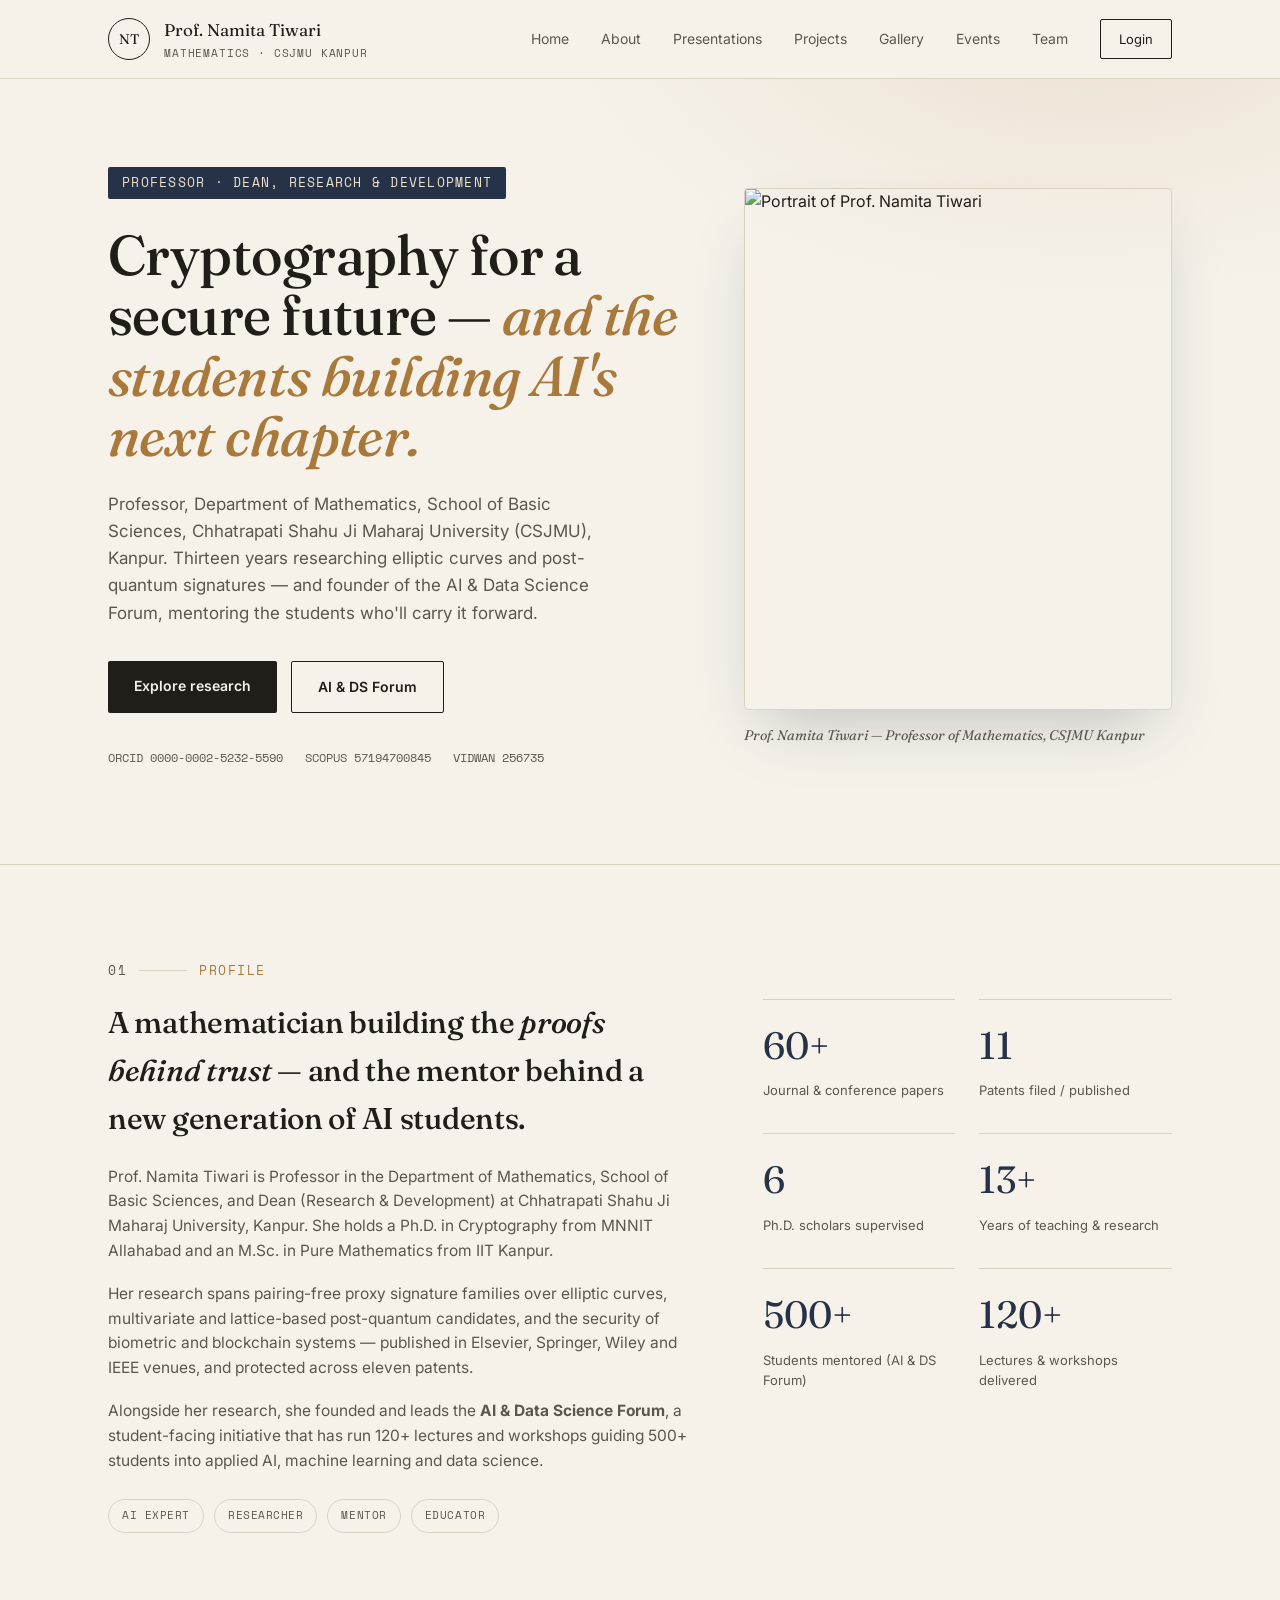
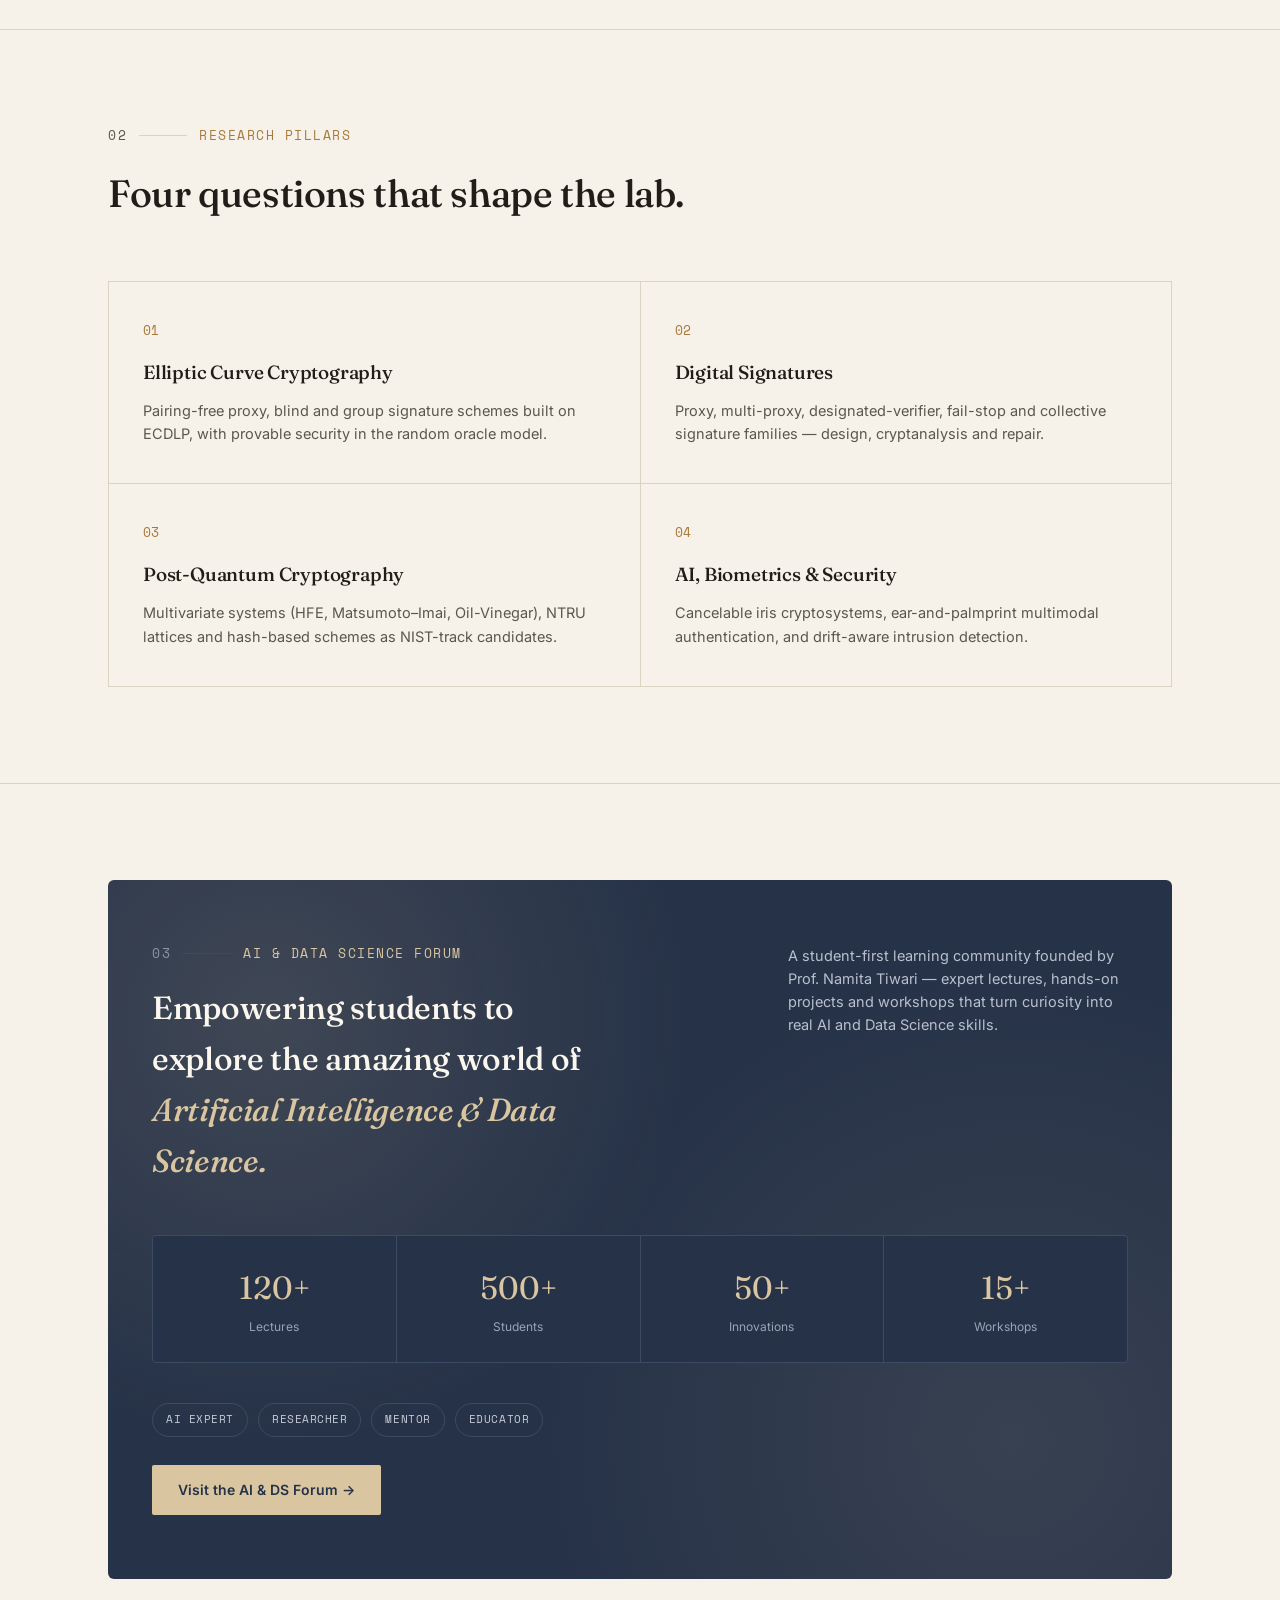
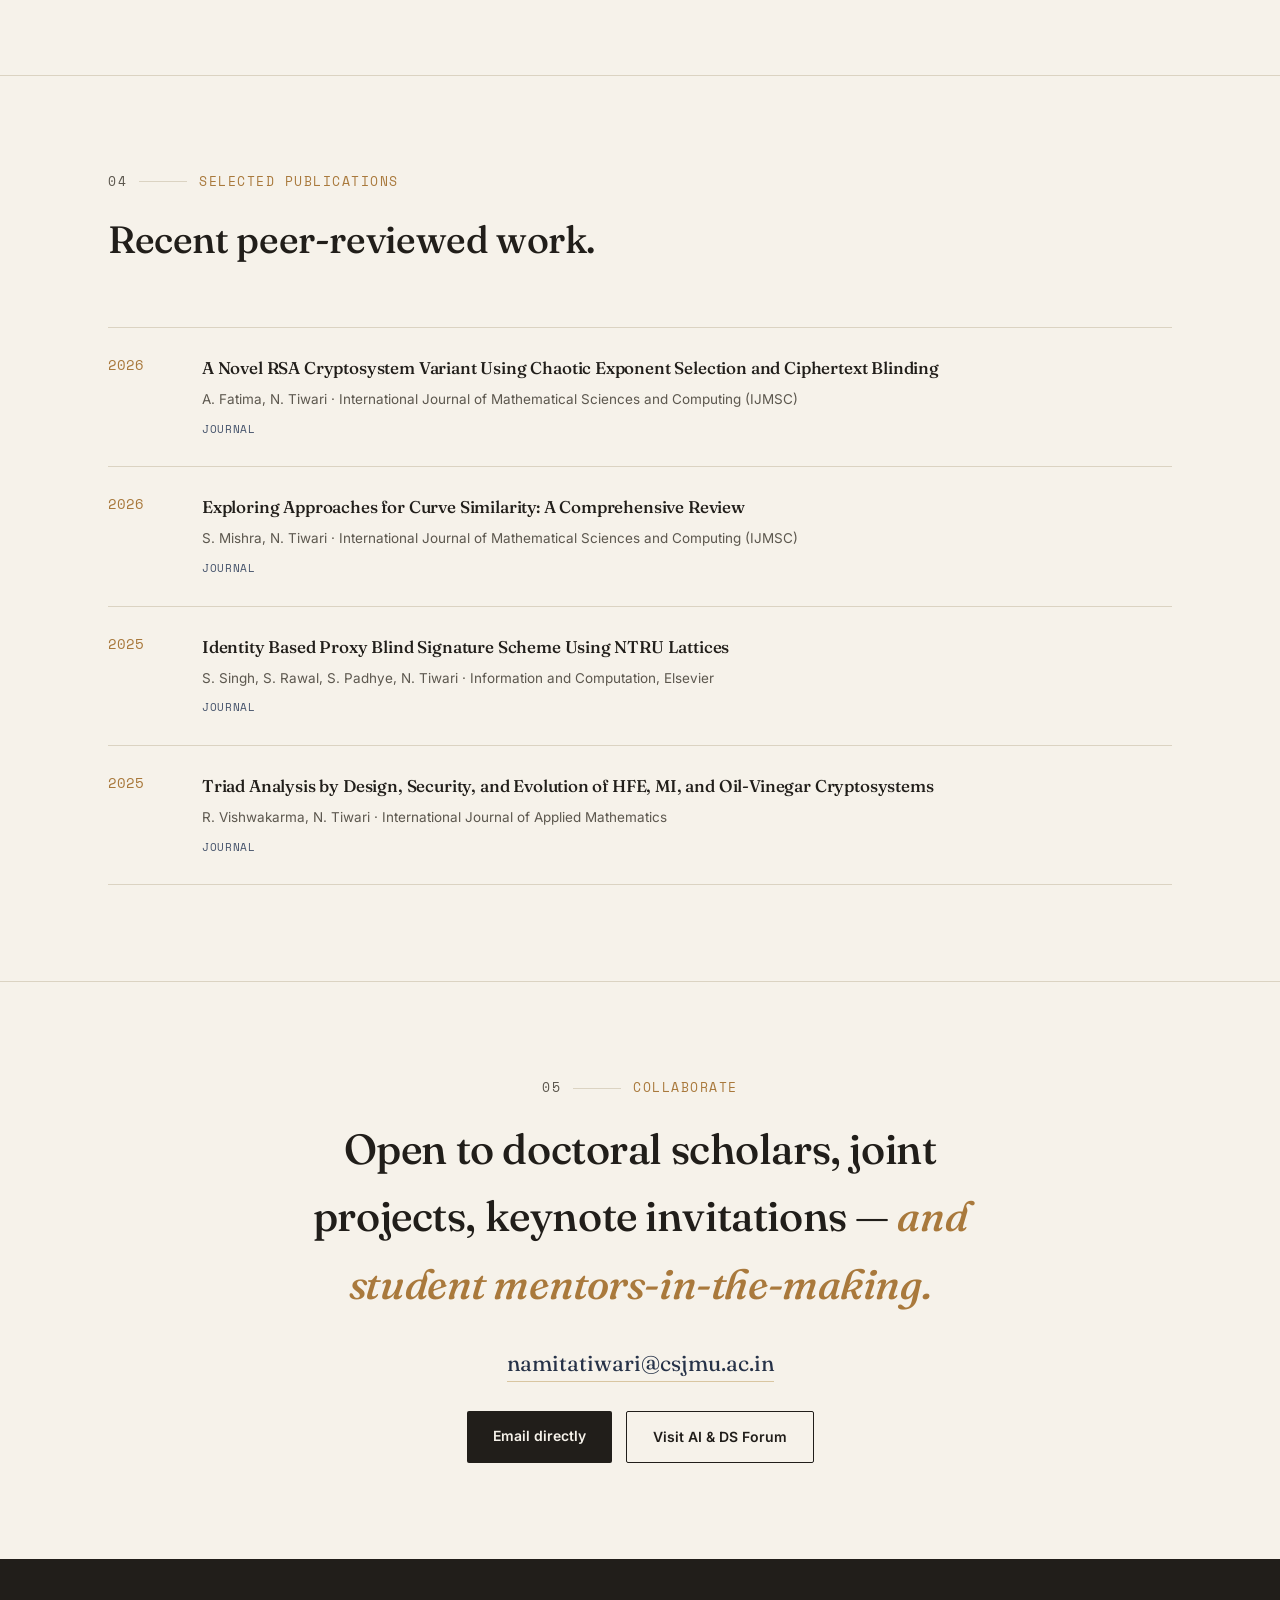
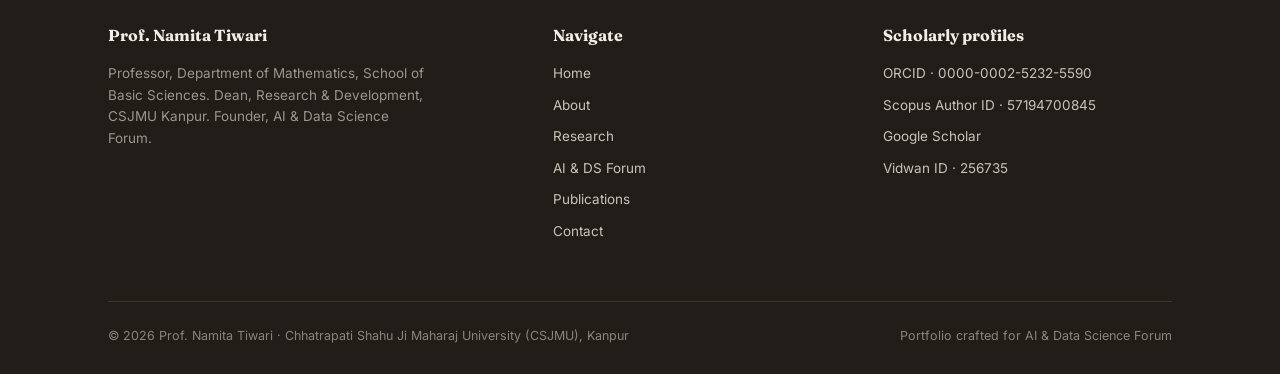
==== index.html @ 764b1b3d "Initia! AI Portfolio Website" ====
<!DOCTYPE html>
<html lang="en">
<head>
<meta charset="UTF-8">
<meta name="viewport" content="width=device-width, initial-scale=1.0">
<title>Prof. Namita Tiwari — Mathematics · Cryptography · AI & Data Science</title>
<meta name="description" content="Professor of Mathematics and Dean (R&D) at CSJMU Kanpur. Research in elliptic curve cryptography and post-quantum schemes; founder of the AI & Data Science Forum for students.">

<!-- ============================================================
     EDIT ME: Fonts — swap the Google Fonts link below if you want
     a different typeface pairing.
     ============================================================ -->
<link rel="preconnect" href="https://fonts.googleapis.com">
<link rel="preconnect" href="https://fonts.gstatic.com" crossorigin>
<link href="https://fonts.googleapis.com/css2?family=Fraunces:ital,opsz,wght@0,9..144,400;0,9..144,500;0,9..144,600;1,9..144,500&family=Inter:wght@400;500;600;700&family=Space+Mono:wght@400;700&display=swap" rel="stylesheet">

<style>
  /* ============================================================
     DESIGN TOKENS — change colors/fonts here and they apply
     everywhere on the page.
     ============================================================ */
  :root{
    --cream:      #F6F2EA;
    --cream-2:    #EFE9DC;
    --ink:        #211E1A;
    --ink-soft:   #5C574E;
    --gold:       #A9793C;
    --gold-soft:  #D9C6A1;
    --navy:       #263248;
    --navy-soft:  #45536B;
    --line:       #DBD3C2;
    --white:      #FFFFFF;

    --font-display: 'Fraunces', Georgia, serif;
    --font-body:    'Inter', -apple-system, sans-serif;
    --font-mono:    'Space Mono', monospace;

    --maxw: 1120px;
  }

  *{ box-sizing:border-box; margin:0; padding:0; }
  html{ scroll-behavior:smooth; }
  body{
    background:var(--cream);
    color:var(--ink);
    font-family:var(--font-body);
    line-height:1.6;
    -webkit-font-smoothing:antialiased;
  }
  img{ max-width:100%; display:block; }
  a{ color:inherit; text-decoration:none; }
  ul{ list-style:none; }
  .wrap{ max-width:var(--maxw); margin:0 auto; padding:0 28px; }

  .eyebrow{
    font-family:var(--font-mono);
    font-size:12.5px;
    letter-spacing:.12em;
    text-transform:uppercase;
    color:var(--gold);
    display:flex; align-items:center; gap:12px;
    margin-bottom:18px;
  }
  .eyebrow .num{ color:var(--ink-soft); }
  .eyebrow .rule{ flex:1; max-width:48px; height:1px; background:var(--line); }

  h1,h2,h3{ font-family:var(--font-display); font-weight:500; letter-spacing:-.01em; }

  /* ---------------- HEADER ---------------- */
  header{
    position:sticky; top:0; z-index:100;
    background:rgba(246,242,234,.92);
    backdrop-filter:blur(8px);
    border-bottom:1px solid var(--line);
  }
  .header-inner{
    display:flex; align-items:center; justify-content:space-between;
    padding:16px 28px;
    max-width:var(--maxw); margin:0 auto;
  }
  .brand{ display:flex; align-items:center; gap:14px; }
  .brand-mark{
    width:42px; height:42px; border-radius:50%;
    border:1px solid var(--ink);
    display:flex; align-items:center; justify-content:center;
    font-family:var(--font-display); font-size:14px;
    flex-shrink:0;
  }
  .brand-name{ font-family:var(--font-display); font-size:17px; }
  .brand-role{ font-family:var(--font-mono); font-size:10.5px; letter-spacing:.08em; text-transform:uppercase; color:var(--ink-soft); margin-top:2px; }

  nav.desktop-nav{ display:flex; gap:32px; align-items:center; }
  nav.desktop-nav a{
    font-size:14px; color:var(--ink-soft); transition:color .2s;
  }
  nav.desktop-nav a:hover{ color:var(--gold); }
  .nav-cta{
    border:1px solid var(--ink); padding:9px 18px; border-radius:2px;
    font-size:13px !important; color:var(--ink) !important;
  }
  .nav-cta:hover{ background:var(--ink); color:var(--cream) !important; }

  .menu-btn{ display:none; background:none; border:none; cursor:pointer; }
  .menu-btn span{ display:block; width:24px; height:2px; background:var(--ink); margin:5px 0; }

  .mobile-nav{
    display:none; flex-direction:column;
    border-top:1px solid var(--line);
    background:var(--cream);
  }
  .mobile-nav.open{ display:flex; }
  .mobile-nav a{ padding:16px 28px; border-bottom:1px solid var(--line); font-size:15px; }

  @media (max-width:860px){
    nav.desktop-nav{ display:none; }
    .menu-btn{ display:block; }
  }

  /* ---------------- HERO ---------------- */
  .hero{
    position:relative;
    padding:88px 0 96px;
    overflow:hidden;
    background:
      radial-gradient(ellipse 900px 500px at 85% -10%, rgba(169,121,60,.14), transparent 60%),
      var(--cream);
  }
  .hero-grid{
    display:grid; grid-template-columns:1.15fr .85fr; gap:56px; align-items:center;
  }
  .hero-eyebrow{
    font-family:var(--font-mono); font-size:12.5px; letter-spacing:.1em; text-transform:uppercase;
    color:var(--gold-soft); background:var(--navy); display:inline-block;
    padding:6px 14px; border-radius:2px; margin-bottom:26px; color:#EFE3CB;
  }
  .hero h1{
    font-size:clamp(34px,4.6vw,56px);
    line-height:1.08;
    margin-bottom:24px;
  }
  .hero h1 em{ font-style:italic; color:var(--gold); }
  .hero p.lead{
    font-size:17px; color:var(--ink-soft); max-width:520px; margin-bottom:34px;
  }
  .hero-actions{ display:flex; gap:14px; flex-wrap:wrap; margin-bottom:36px; }
  .btn{
    font-family:var(--font-body); font-weight:600; font-size:14px;
    padding:14px 26px; border-radius:2px; display:inline-block; transition:all .2s;
  }
  .btn-primary{ background:var(--ink); color:var(--cream); }
  .btn-primary:hover{ background:var(--gold); }
  .btn-secondary{ border:1px solid var(--ink); color:var(--ink); }
  .btn-secondary:hover{ border-color:var(--gold); color:var(--gold); }

  .hero-badges{ display:flex; gap:22px; flex-wrap:wrap; font-family:var(--font-mono); font-size:11.5px; color:var(--ink-soft); }
  .hero-badges a:hover{ color:var(--gold); }

  .hero-portrait{ position:relative; }
  .hero-portrait-frame{
    border-radius:4px; overflow:hidden; border:1px solid var(--line);
    box-shadow:0 30px 60px -20px rgba(38,50,72,.25);
  }
  .hero-portrait img{ width:100%; height:520px; object-fit:cover; object-position:top center; }
  .hero-portrait-cap{
    margin-top:14px; font-family:var(--font-display); font-style:italic;
    color:var(--ink-soft); font-size:14px;
  }

  @media (max-width:860px){
    .hero-grid{ grid-template-columns:1fr; }
    .hero-portrait{ order:-1; }
    .hero-portrait img{ height:340px; }
  }

  /* ---------------- SECTION shells ---------------- */
  section{ padding:96px 0; border-bottom:1px solid var(--line); }
  section:last-of-type{ border-bottom:none; }
  .section-head{ max-width:640px; margin-bottom:56px; }
  .section-head h2{ font-size:clamp(26px,3.4vw,38px); }
  .section-head h2 em{ font-style:italic; color:var(--gold); }

  /* ---------------- PROFILE ---------------- */
  .profile-grid{ display:grid; grid-template-columns:1.3fr .9fr; gap:64px; }
  .profile-grid p{ color:var(--ink-soft); margin-bottom:18px; font-size:15.5px; }
  .profile-grid p:last-of-type{ margin-bottom:0; }
  .bio-tags{ display:flex; gap:10px; flex-wrap:wrap; margin-top:26px; }
  .bio-tags span{
    font-family:var(--font-mono); font-size:11px; letter-spacing:.05em; text-transform:uppercase;
    border:1px solid var(--line); padding:7px 13px; border-radius:20px; color:var(--ink-soft);
  }

  .stat-grid{ display:grid; grid-template-columns:1fr 1fr; gap:32px 24px; align-content:start; }
  .stat{ border-top:1px solid var(--line); padding-top:16px; }
  .stat .num{ font-family:var(--font-display); font-size:38px; color:var(--navy); }
  .stat .label{ font-size:13px; color:var(--ink-soft); margin-top:4px; }

  @media (max-width:860px){ .profile-grid{ grid-template-columns:1fr; gap:40px; } }

  /* ---------------- RESEARCH PILLARS ---------------- */
  .pillars{ display:grid; grid-template-columns:repeat(2,1fr); gap:1px; background:var(--line); border:1px solid var(--line); }
  .pillar{ background:var(--cream); padding:38px 34px; }
  .pillar .pn{ font-family:var(--font-mono); color:var(--gold); font-size:13px; margin-bottom:16px; display:block; }
  .pillar h3{ font-size:19px; margin-bottom:12px; }
  .pillar p{ font-size:14.5px; color:var(--ink-soft); }
  @media (max-width:640px){ .pillars{ grid-template-columns:1fr; } }

  /* ---------------- AI & DS FORUM (signature section) ---------------- */
  .forum{
    background:var(--navy);
    color:#EDE7D8;
    border-radius:6px;
    padding:64px 44px;
    position:relative;
    overflow:hidden;
  }
  .forum::before{
    content:"";
    position:absolute; inset:0;
    background:
      radial-gradient(circle at 15% 20%, rgba(217,198,161,.14), transparent 40%),
      radial-gradient(circle at 85% 80%, rgba(217,198,161,.10), transparent 45%);
    pointer-events:none;
  }
  .forum-top{ display:flex; justify-content:space-between; align-items:flex-start; gap:40px; flex-wrap:wrap; margin-bottom:48px; position:relative; }
  .forum-top .eyebrow{ color:var(--gold-soft); }
  .forum-top .eyebrow .num{ color:#8C93A2; }
  .forum-top .eyebrow .rule{ background:#3C4A63; }
  .forum h2{ color:#FBF7EE; font-size:clamp(24px,3vw,32px); max-width:480px; }
  .forum h2 em{ color:var(--gold-soft); font-style:italic; }
  .forum-desc{ max-width:340px; font-size:14.5px; color:#B9C0CE; }

  .forum-stats{
    display:grid; grid-template-columns:repeat(4,1fr); gap:1px;
    background:#3C4A63; border:1px solid #3C4A63; border-radius:4px; overflow:hidden;
    position:relative; margin-bottom:40px;
  }
  .fstat{ background:var(--navy); padding:26px 20px; text-align:center; }
  .fstat .num{ font-family:var(--font-display); font-size:32px; color:var(--gold-soft); }
  .fstat .label{ font-size:12px; color:#9AA3B4; margin-top:4px; }
  @media (max-width:640px){ .forum-stats{ grid-template-columns:1fr 1fr; } }

  .forum-tags{ display:flex; gap:10px; flex-wrap:wrap; position:relative; margin-bottom:28px; }
  .forum-tags span{
    font-family:var(--font-mono); font-size:11px; letter-spacing:.05em; text-transform:uppercase;
    border:1px solid #3C4A63; padding:7px 13px; border-radius:20px; color:#C7CCD8;
  }
  .forum .btn-primary{ background:var(--gold-soft); color:var(--navy); position:relative; }
  .forum .btn-primary:hover{ background:#EFE3CB; }

  /* ---------------- PUBLICATIONS ---------------- */
  .pub{ padding:26px 0; border-top:1px solid var(--line); display:grid; grid-template-columns:70px 1fr; gap:24px; }
  .pub:last-child{ border-bottom:1px solid var(--line); }
  .pub .year{ font-family:var(--font-mono); color:var(--gold); font-size:14px; }
  .pub h3{ font-size:17px; margin-bottom:8px; font-weight:500; }
  .pub .meta{ font-size:13.5px; color:var(--ink-soft); }
  .pub .tagline{ font-family:var(--font-mono); font-size:10.5px; letter-spacing:.06em; text-transform:uppercase; color:var(--navy-soft); margin-top:10px; display:inline-block; }
  @media (max-width:640px){ .pub{ grid-template-columns:1fr; gap:8px; } }

  /* ---------------- CONTACT / CTA ---------------- */
  .contact{ text-align:center; }
  .contact h2{ font-size:clamp(26px,4vw,42px); max-width:720px; margin:0 auto 28px; }
  .contact h2 em{ font-style:italic; color:var(--gold); }
  .contact .email{ font-family:var(--font-display); font-size:22px; color:var(--navy); border-bottom:1px solid var(--gold-soft); padding-bottom:4px; }
  .contact-actions{ margin-top:30px; display:flex; gap:14px; justify-content:center; flex-wrap:wrap; }

  /* ---------------- FOOTER ---------------- */
  footer{ background:var(--ink); color:#C9C4B7; padding:64px 0 28px; }
  .footer-grid{ display:grid; grid-template-columns:1.4fr 1fr 1fr; gap:40px; margin-bottom:48px; }
  footer h4{ font-family:var(--font-display); color:#F1EEE6; font-size:16px; margin-bottom:14px; }
  footer p{ font-size:13.5px; color:#9C978A; max-width:320px; }
  footer ul li{ margin-bottom:10px; font-size:13.5px; }
  footer ul li a:hover{ color:var(--gold-soft); }
  .footer-bottom{ border-top:1px solid #3A362C; padding-top:24px; font-size:12.5px; color:#8A8577; display:flex; justify-content:space-between; flex-wrap:wrap; gap:10px; }
  @media (max-width:720px){ .footer-grid{ grid-template-columns:1fr; } }

  /* reveal-on-scroll */
  .reveal{ opacity:0; transform:translateY(18px); transition:opacity .7s ease, transform .7s ease; }
  .reveal.in{ opacity:1; transform:none; }

  @media (prefers-reduced-motion: reduce){
    html{ scroll-behavior:auto; }
    .reveal{ opacity:1; transform:none; transition:none; }
  }
</style>
</head>
<body>

<!-- ============================================================
     HEADER — edit nav links / name here
     ============================================================ -->
<header>
  <div class="header-inner">
    <a href="#top" class="brand">
      <div class="brand-mark">NT</div>
      <div>
        <div class="brand-name">Prof. Namita Tiwari</div>
        <div class="brand-role">Mathematics · CSJMU Kanpur</div>
      </div>
    </a>
    <nav class="desktop-nav">
      <a href="#top">Home</a>
      <a href="#profile">About</a>
      <a href="#presentations">Presentations</a>
      <a href="#projects">Projects</a>
      <a href="#gallery">Gallery</a>
      <a href="#events">Events</a>
      <a href="#team">Team</a>
      <a href="login.html" class="nav-cta">Login</a>
    </nav>
    <button class="menu-btn" id="menuBtn" aria-label="Toggle menu">
      <span></span><span></span><span></span>
    </button>
  </div>
  <div class="mobile-nav" id="mobileNav">
    <a href="#profile">About</a>
    <a href="#research">Research</a>
    <a href="#forum">AI &amp; DS Forum</a>
    <a href="#publications">Publications</a>
    <a href="#contact">Contact</a>
  </div>
</header>

<!-- ============================================================
     HERO
     ============================================================ -->
<section class="hero" id="top" style="border-bottom:1px solid var(--line);">
  <div class="wrap hero-grid">
    <div>
      <span class="hero-eyebrow">Professor · Dean, Research &amp; Development</span>
      <h1>Cryptography for a secure future — <em>and the students building AI's next chapter.</em></h1>
      <p class="lead">
        Professor, Department of Mathematics, School of Basic Sciences, Chhatrapati Shahu Ji Maharaj
        University (CSJMU), Kanpur. Thirteen years researching elliptic curves and post-quantum
        signatures — and founder of the AI &amp; Data Science Forum, mentoring the students who'll carry it forward.
      </p>
      <div class="hero-actions">
        <a href="#research" class="btn btn-primary">Explore research</a>
        <a href="#forum" class="btn btn-secondary">AI &amp; DS Forum</a>
      </div>
      <div class="hero-badges">
        <a href="https://orcid.org/0000-0002-5232-5590" target="_blank" rel="noopener">ORCID 0000-0002-5232-5590</a>
        <a href="https://www.scopus.com/authid/detail.uri?authorId=57194700845" target="_blank" rel="noopener">SCOPUS 57194700845</a>
        <span>VIDWAN 256735</span>
      </div>
    </div>
    <div class="hero-portrait">
      <div class="hero-portrait-frame">
        <!-- EDIT ME: swap this src for her latest photo -->
        <img src="https://namitatiwari.lovable.app/assets/profile-C7ya5d4Y.png" alt="Portrait of Prof. Namita Tiwari">
      </div>
      <div class="hero-portrait-cap">Prof. Namita Tiwari — Professor of Mathematics, CSJMU Kanpur</div>
    </div>
  </div>
</section>

<!-- ============================================================
     PROFILE / ABOUT
     ============================================================ -->
<section id="profile">
  <div class="wrap">
    <div class="eyebrow"><span class="num">01</span><span class="rule"></span>Profile</div>
    <div class="profile-grid">
      <div class="reveal">
        <h2 style="font-size:clamp(24px,3vw,30px); margin-bottom:22px;">A mathematician building the <em>proofs behind trust</em> — and the mentor behind a new generation of AI students.</h2>
        <p>
          Prof. Namita Tiwari is Professor in the Department of Mathematics, School of Basic Sciences,
          and Dean (Research &amp; Development) at Chhatrapati Shahu Ji Maharaj University, Kanpur. She
          holds a Ph.D. in Cryptography from MNNIT Allahabad and an M.Sc. in Pure Mathematics from IIT Kanpur.
        </p>
        <p>
          Her research spans pairing-free proxy signature families over elliptic curves, multivariate
          and lattice-based post-quantum candidates, and the security of biometric and blockchain
          systems — published in Elsevier, Springer, Wiley and IEEE venues, and protected across
          eleven patents.
        </p>
        <p>
          Alongside her research, she founded and leads the <strong>AI &amp; Data Science Forum</strong>,
          a student-facing initiative that has run 120+ lectures and workshops guiding 500+ students
          into applied AI, machine learning and data science.
        </p>
        <div class="bio-tags">
          <span>AI Expert</span><span>Researcher</span><span>Mentor</span><span>Educator</span>
        </div>
      </div>
      <div class="stat-grid reveal">
        <div class="stat"><div class="num">60+</div><div class="label">Journal &amp; conference papers</div></div>
        <div class="stat"><div class="num">11</div><div class="label">Patents filed / published</div></div>
        <div class="stat"><div class="num">6</div><div class="label">Ph.D. scholars supervised</div></div>
        <div class="stat"><div class="num">13+</div><div class="label">Years of teaching &amp; research</div></div>
        <div class="stat"><div class="num">500+</div><div class="label">Students mentored (AI &amp; DS Forum)</div></div>
        <div class="stat"><div class="num">120+</div><div class="label">Lectures &amp; workshops delivered</div></div>
      </div>
    </div>
  </div>
</section>

<!-- ============================================================
     RESEARCH PILLARS
     ============================================================ -->
<section id="research">
  <div class="wrap">
    <div class="eyebrow"><span class="num">02</span><span class="rule"></span>Research pillars</div>
    <div class="section-head reveal">
      <h2>Four questions that shape the lab.</h2>
    </div>
    <div class="pillars reveal">
      <div class="pillar">
        <span class="pn">01</span>
        <h3>Elliptic Curve Cryptography</h3>
        <p>Pairing-free proxy, blind and group signature schemes built on ECDLP, with provable security in the random oracle model.</p>
      </div>
      <div class="pillar">
        <span class="pn">02</span>
        <h3>Digital Signatures</h3>
        <p>Proxy, multi-proxy, designated-verifier, fail-stop and collective signature families — design, cryptanalysis and repair.</p>
      </div>
      <div class="pillar">
        <span class="pn">03</span>
        <h3>Post-Quantum Cryptography</h3>
        <p>Multivariate systems (HFE, Matsumoto–Imai, Oil-Vinegar), NTRU lattices and hash-based schemes as NIST-track candidates.</p>
      </div>
      <div class="pillar">
        <span class="pn">04</span>
        <h3>AI, Biometrics &amp; Security</h3>
        <p>Cancelable iris cryptosystems, ear-and-palmprint multimodal authentication, and drift-aware intrusion detection.</p>
      </div>
    </div>
  </div>
</section>

<!-- ============================================================
     AI & DS FORUM — signature section (from the reference forum site)
     ============================================================ -->
<section id="forum">
  <div class="wrap">
    <div class="forum reveal">
      <div class="forum-top">
        <div>
          <div class="eyebrow"><span class="num">03</span><span class="rule"></span>AI &amp; Data Science Forum</div>
          <h2>Empowering students to explore the amazing world of <em>Artificial Intelligence &amp; Data Science.</em></h2>
        </div>
        <p class="forum-desc">
          A student-first learning community founded by Prof. Namita Tiwari — expert lectures, hands-on
          projects and workshops that turn curiosity into real AI and Data Science skills.
        </p>
      </div>
      <div class="forum-stats">
        <div class="fstat"><div class="num">120+</div><div class="label">Lectures</div></div>
        <div class="fstat"><div class="num">500+</div><div class="label">Students</div></div>
        <div class="fstat"><div class="num">50+</div><div class="label">Innovations</div></div>
        <div class="fstat"><div class="num">15+</div><div class="label">Workshops</div></div>
      </div>
      <div class="forum-tags">
        <span>AI Expert</span><span>Researcher</span><span>Mentor</span><span>Educator</span>
      </div>
      <!-- EDIT ME: point this at the actual forum site URL -->
      <a href="#" class="btn btn-primary">Visit the AI &amp; DS Forum →</a>
    </div>
  </div>
</section>

<!-- ============================================================
     SELECTED PUBLICATIONS
     ============================================================ -->
<section id="publications">
  <div class="wrap">
    <div class="eyebrow"><span class="num">04</span><span class="rule"></span>Selected publications</div>
    <div class="section-head reveal">
      <h2>Recent peer-reviewed work.</h2>
    </div>

    <div class="reveal">
      <div class="pub">
        <div class="year">2026</div>
        <div>
          <h3>A Novel RSA Cryptosystem Variant Using Chaotic Exponent Selection and Ciphertext Blinding</h3>
          <div class="meta">A. Fatima, N. Tiwari · International Journal of Mathematical Sciences and Computing (IJMSC)</div>
          <span class="tagline">Journal</span>
        </div>
      </div>
      <div class="pub">
        <div class="year">2026</div>
        <div>
          <h3>Exploring Approaches for Curve Similarity: A Comprehensive Review</h3>
          <div class="meta">S. Mishra, N. Tiwari · International Journal of Mathematical Sciences and Computing (IJMSC)</div>
          <span class="tagline">Journal</span>
        </div>
      </div>
      <div class="pub">
        <div class="year">2025</div>
        <div>
          <h3>Identity Based Proxy Blind Signature Scheme Using NTRU Lattices</h3>
          <div class="meta">S. Singh, S. Rawal, S. Padhye, N. Tiwari · Information and Computation, Elsevier</div>
          <span class="tagline">Journal</span>
        </div>
      </div>
      <div class="pub">
        <div class="year">2025</div>
        <div>
          <h3>Triad Analysis by Design, Security, and Evolution of HFE, MI, and Oil-Vinegar Cryptosystems</h3>
          <div class="meta">R. Vishwakarma, N. Tiwari · International Journal of Applied Mathematics</div>
          <span class="tagline">Journal</span>
        </div>
      </div>
    </div>
  </div>
</section>

<!-- ============================================================
     CONTACT / CTA
     ============================================================ -->
<section id="contact" class="contact">
  <div class="wrap reveal">
    <div class="eyebrow" style="justify-content:center;"><span class="num">05</span><span class="rule"></span>Collaborate</div>
    <h2>Open to doctoral scholars, joint projects, keynote invitations — <em>and student mentors-in-the-making.</em></h2>
    <a class="email" href="mailto:namitatiwari@csjmu.ac.in">namitatiwari@csjmu.ac.in</a>
    <div class="contact-actions">
      <a href="mailto:namitatiwari@csjmu.ac.in" class="btn btn-primary">Email directly</a>
      <a href="#forum" class="btn btn-secondary">Visit AI &amp; DS Forum</a>
    </div>
  </div>
</section>

<!-- ============================================================
     FOOTER
     ============================================================ -->
<footer>
  <div class="wrap">
    <div class="footer-grid">
      <div>
        <h4>Prof. Namita Tiwari</h4>
        <p>Professor, Department of Mathematics, School of Basic Sciences. Dean, Research &amp; Development, CSJMU Kanpur. Founder, AI &amp; Data Science Forum.</p>
      </div>
      <div>
        <h4>Navigate</h4>
        <ul>
          <li><a href="#top">Home</a></li>
          <li><a href="#profile">About</a></li>
          <li><a href="#research">Research</a></li>
          <li><a href="#forum">AI &amp; DS Forum</a></li>
          <li><a href="#publications">Publications</a></li>
          <li><a href="#contact">Contact</a></li>
        </ul>
      </div>
      <div>
        <h4>Scholarly profiles</h4>
        <ul>
          <li><a href="https://orcid.org/0000-0002-5232-5590" target="_blank" rel="noopener">ORCID · 0000-0002-5232-5590</a></li>
          <li><a href="https://www.scopus.com/authid/detail.uri?authorId=57194700845" target="_blank" rel="noopener">Scopus Author ID · 57194700845</a></li>
          <li><a href="https://scholar.google.com/citations?user=HPJdmZkAAAAJ" target="_blank" rel="noopener">Google Scholar</a></li>
          <li>Vidwan ID · 256735</li>
        </ul>
      </div>
    </div>
    <div class="footer-bottom">
      <span>© 2026 Prof. Namita Tiwari · Chhatrapati Shahu Ji Maharaj University (CSJMU), Kanpur</span>
      <span>Portfolio crafted for AI &amp; Data Science Forum</span>
    </div>
  </div>
</footer>

<script>
  // Mobile menu toggle
  const menuBtn = document.getElementById('menuBtn');
  const mobileNav = document.getElementById('mobileNav');
  menuBtn.addEventListener('click', () => mobileNav.classList.toggle('open'));
  mobileNav.querySelectorAll('a').forEach(a => a.addEventListener('click', () => mobileNav.classList.remove('open')));

  // Scroll reveal
  const revealEls = document.querySelectorAll('.reveal');
  const io = new IntersectionObserver((entries) => {
    entries.forEach(entry => {
      if (entry.isIntersecting) {
        entry.target.classList.add('in');
        io.unobserve(entry.target);
      }
    });
  }, { threshold: 0.15 });
  revealEls.forEach(el => io.observe(el));
</script>

</body>
</html>
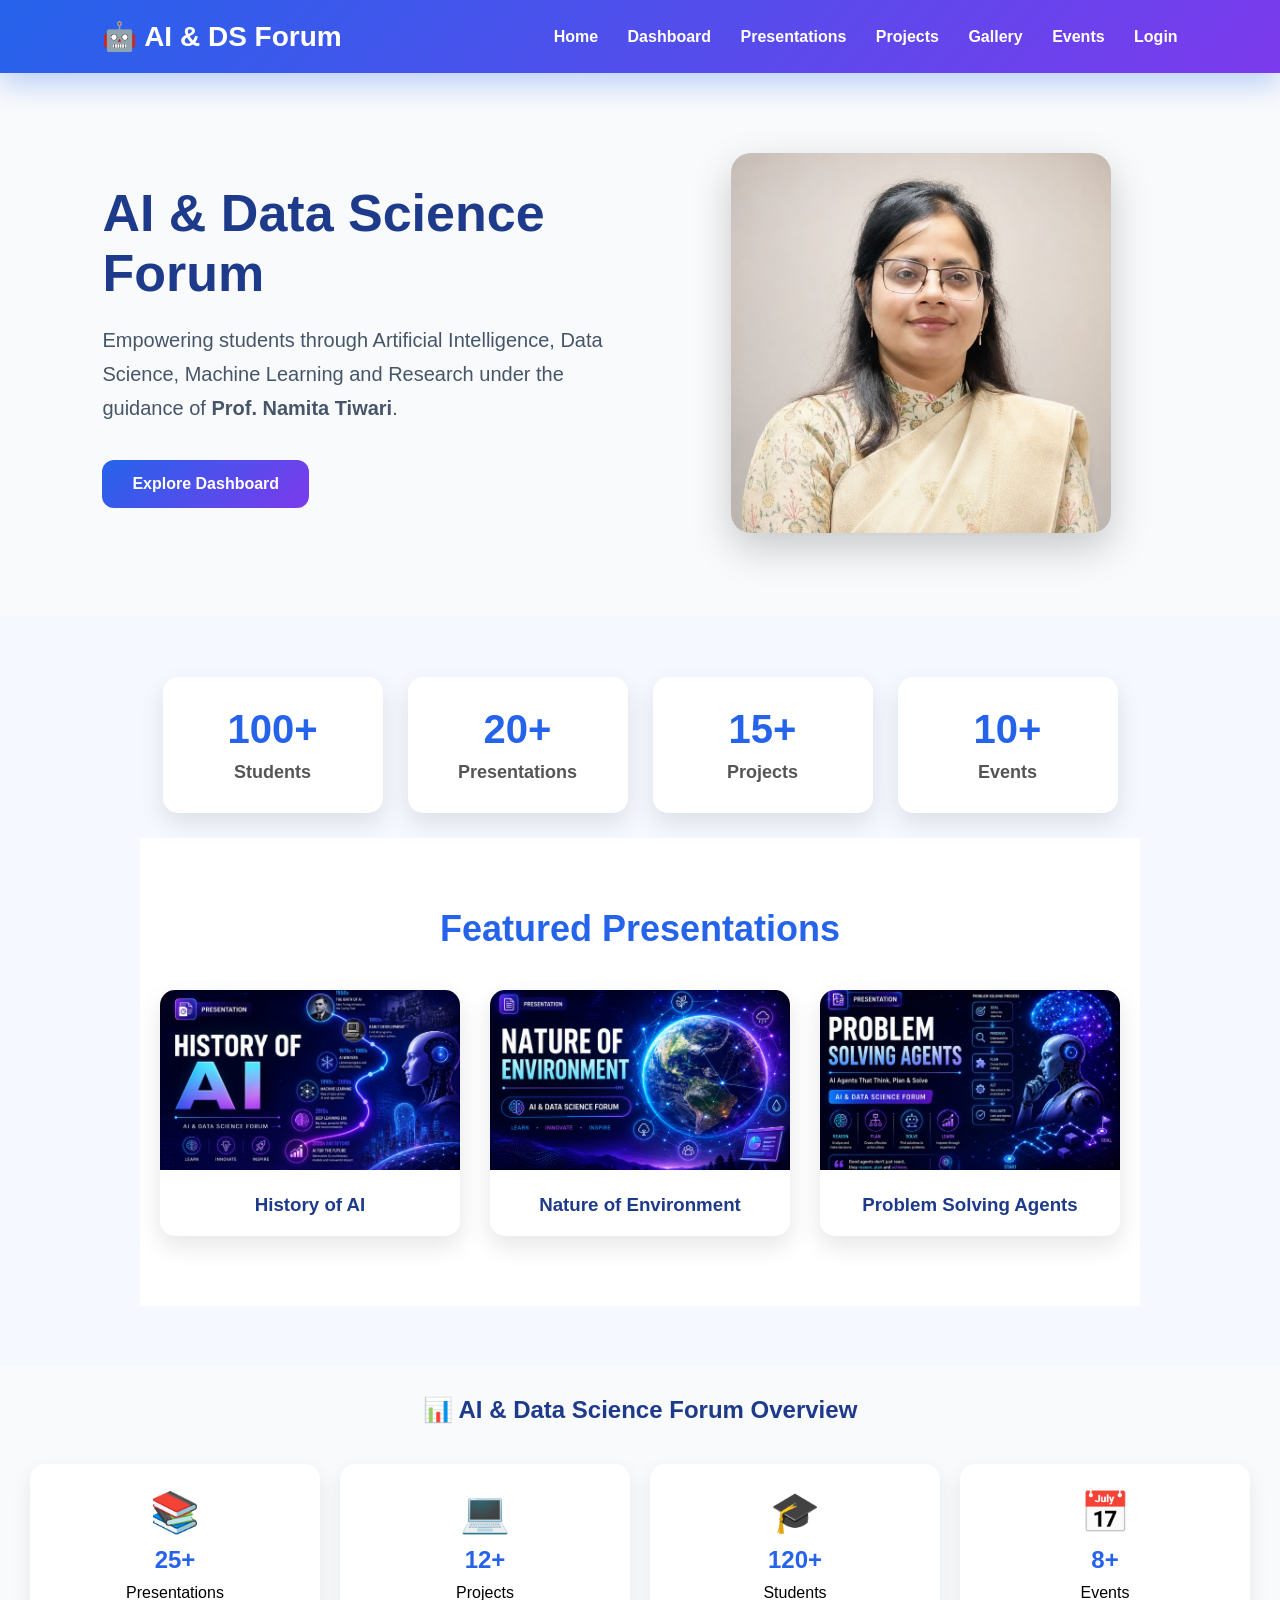
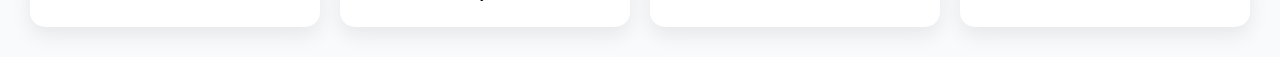
==== commit de947491: "Updated AI Portfolio Website Replaced old website with the new AI & DS Forum design" ====
--- a/index.html
+++ b/index.html
@@ -1,583 +1,238 @@
 <!DOCTYPE html>
 <html lang="en">
+
 <head>
+
 <meta charset="UTF-8">
+
 <meta name="viewport" content="width=device-width, initial-scale=1.0">
-<title>Prof. Namita Tiwari — Mathematics · Cryptography · AI & Data Science</title>
-<meta name="description" content="Professor of Mathematics and Dean (R&D) at CSJMU Kanpur. Research in elliptic curve cryptography and post-quantum schemes; founder of the AI & Data Science Forum for students.">
-
-<!-- ============================================================
-     EDIT ME: Fonts — swap the Google Fonts link below if you want
-     a different typeface pairing.
-     ============================================================ -->
-<link rel="preconnect" href="https://fonts.googleapis.com">
-<link rel="preconnect" href="https://fonts.gstatic.com" crossorigin>
-<link href="https://fonts.googleapis.com/css2?family=Fraunces:ital,opsz,wght@0,9..144,400;0,9..144,500;0,9..144,600;1,9..144,500&family=Inter:wght@400;500;600;700&family=Space+Mono:wght@400;700&display=swap" rel="stylesheet">
+
+<title>AI & Data Science Forum</title>
+
+<link rel="stylesheet" href="css/style.css">
 
 <style>
-  /* ============================================================
-     DESIGN TOKENS — change colors/fonts here and they apply
-     everywhere on the page.
-     ============================================================ */
-  :root{
-    --cream:      #F6F2EA;
-    --cream-2:    #EFE9DC;
-    --ink:        #211E1A;
-    --ink-soft:   #5C574E;
-    --gold:       #A9793C;
-    --gold-soft:  #D9C6A1;
-    --navy:       #263248;
-    --navy-soft:  #45536B;
-    --line:       #DBD3C2;
-    --white:      #FFFFFF;
-
-    --font-display: 'Fraunces', Georgia, serif;
-    --font-body:    'Inter', -apple-system, sans-serif;
-    --font-mono:    'Space Mono', monospace;
-
-    --maxw: 1120px;
-  }
-
-  *{ box-sizing:border-box; margin:0; padding:0; }
-  html{ scroll-behavior:smooth; }
-  body{
-    background:var(--cream);
-    color:var(--ink);
-    font-family:var(--font-body);
-    line-height:1.6;
-    -webkit-font-smoothing:antialiased;
-  }
-  img{ max-width:100%; display:block; }
-  a{ color:inherit; text-decoration:none; }
-  ul{ list-style:none; }
-  .wrap{ max-width:var(--maxw); margin:0 auto; padding:0 28px; }
-
-  .eyebrow{
-    font-family:var(--font-mono);
-    font-size:12.5px;
-    letter-spacing:.12em;
-    text-transform:uppercase;
-    color:var(--gold);
-    display:flex; align-items:center; gap:12px;
-    margin-bottom:18px;
-  }
-  .eyebrow .num{ color:var(--ink-soft); }
-  .eyebrow .rule{ flex:1; max-width:48px; height:1px; background:var(--line); }
-
-  h1,h2,h3{ font-family:var(--font-display); font-weight:500; letter-spacing:-.01em; }
-
-  /* ---------------- HEADER ---------------- */
-  header{
-    position:sticky; top:0; z-index:100;
-    background:rgba(246,242,234,.92);
-    backdrop-filter:blur(8px);
-    border-bottom:1px solid var(--line);
-  }
-  .header-inner{
-    display:flex; align-items:center; justify-content:space-between;
-    padding:16px 28px;
-    max-width:var(--maxw); margin:0 auto;
-  }
-  .brand{ display:flex; align-items:center; gap:14px; }
-  .brand-mark{
-    width:42px; height:42px; border-radius:50%;
-    border:1px solid var(--ink);
-    display:flex; align-items:center; justify-content:center;
-    font-family:var(--font-display); font-size:14px;
-    flex-shrink:0;
-  }
-  .brand-name{ font-family:var(--font-display); font-size:17px; }
-  .brand-role{ font-family:var(--font-mono); font-size:10.5px; letter-spacing:.08em; text-transform:uppercase; color:var(--ink-soft); margin-top:2px; }
-
-  nav.desktop-nav{ display:flex; gap:32px; align-items:center; }
-  nav.desktop-nav a{
-    font-size:14px; color:var(--ink-soft); transition:color .2s;
-  }
-  nav.desktop-nav a:hover{ color:var(--gold); }
-  .nav-cta{
-    border:1px solid var(--ink); padding:9px 18px; border-radius:2px;
-    font-size:13px !important; color:var(--ink) !important;
-  }
-  .nav-cta:hover{ background:var(--ink); color:var(--cream) !important; }
-
-  .menu-btn{ display:none; background:none; border:none; cursor:pointer; }
-  .menu-btn span{ display:block; width:24px; height:2px; background:var(--ink); margin:5px 0; }
-
-  .mobile-nav{
-    display:none; flex-direction:column;
-    border-top:1px solid var(--line);
-    background:var(--cream);
-  }
-  .mobile-nav.open{ display:flex; }
-  .mobile-nav a{ padding:16px 28px; border-bottom:1px solid var(--line); font-size:15px; }
-
-  @media (max-width:860px){
-    nav.desktop-nav{ display:none; }
-    .menu-btn{ display:block; }
-  }
-
-  /* ---------------- HERO ---------------- */
-  .hero{
-    position:relative;
-    padding:88px 0 96px;
-    overflow:hidden;
-    background:
-      radial-gradient(ellipse 900px 500px at 85% -10%, rgba(169,121,60,.14), transparent 60%),
-      var(--cream);
-  }
-  .hero-grid{
-    display:grid; grid-template-columns:1.15fr .85fr; gap:56px; align-items:center;
-  }
-  .hero-eyebrow{
-    font-family:var(--font-mono); font-size:12.5px; letter-spacing:.1em; text-transform:uppercase;
-    color:var(--gold-soft); background:var(--navy); display:inline-block;
-    padding:6px 14px; border-radius:2px; margin-bottom:26px; color:#EFE3CB;
-  }
-  .hero h1{
-    font-size:clamp(34px,4.6vw,56px);
-    line-height:1.08;
-    margin-bottom:24px;
-  }
-  .hero h1 em{ font-style:italic; color:var(--gold); }
-  .hero p.lead{
-    font-size:17px; color:var(--ink-soft); max-width:520px; margin-bottom:34px;
-  }
-  .hero-actions{ display:flex; gap:14px; flex-wrap:wrap; margin-bottom:36px; }
-  .btn{
-    font-family:var(--font-body); font-weight:600; font-size:14px;
-    padding:14px 26px; border-radius:2px; display:inline-block; transition:all .2s;
-  }
-  .btn-primary{ background:var(--ink); color:var(--cream); }
-  .btn-primary:hover{ background:var(--gold); }
-  .btn-secondary{ border:1px solid var(--ink); color:var(--ink); }
-  .btn-secondary:hover{ border-color:var(--gold); color:var(--gold); }
-
-  .hero-badges{ display:flex; gap:22px; flex-wrap:wrap; font-family:var(--font-mono); font-size:11.5px; color:var(--ink-soft); }
-  .hero-badges a:hover{ color:var(--gold); }
-
-  .hero-portrait{ position:relative; }
-  .hero-portrait-frame{
-    border-radius:4px; overflow:hidden; border:1px solid var(--line);
-    box-shadow:0 30px 60px -20px rgba(38,50,72,.25);
-  }
-  .hero-portrait img{ width:100%; height:520px; object-fit:cover; object-position:top center; }
-  .hero-portrait-cap{
-    margin-top:14px; font-family:var(--font-display); font-style:italic;
-    color:var(--ink-soft); font-size:14px;
-  }
-
-  @media (max-width:860px){
-    .hero-grid{ grid-template-columns:1fr; }
-    .hero-portrait{ order:-1; }
-    .hero-portrait img{ height:340px; }
-  }
-
-  /* ---------------- SECTION shells ---------------- */
-  section{ padding:96px 0; border-bottom:1px solid var(--line); }
-  section:last-of-type{ border-bottom:none; }
-  .section-head{ max-width:640px; margin-bottom:56px; }
-  .section-head h2{ font-size:clamp(26px,3.4vw,38px); }
-  .section-head h2 em{ font-style:italic; color:var(--gold); }
-
-  /* ---------------- PROFILE ---------------- */
-  .profile-grid{ display:grid; grid-template-columns:1.3fr .9fr; gap:64px; }
-  .profile-grid p{ color:var(--ink-soft); margin-bottom:18px; font-size:15.5px; }
-  .profile-grid p:last-of-type{ margin-bottom:0; }
-  .bio-tags{ display:flex; gap:10px; flex-wrap:wrap; margin-top:26px; }
-  .bio-tags span{
-    font-family:var(--font-mono); font-size:11px; letter-spacing:.05em; text-transform:uppercase;
-    border:1px solid var(--line); padding:7px 13px; border-radius:20px; color:var(--ink-soft);
-  }
-
-  .stat-grid{ display:grid; grid-template-columns:1fr 1fr; gap:32px 24px; align-content:start; }
-  .stat{ border-top:1px solid var(--line); padding-top:16px; }
-  .stat .num{ font-family:var(--font-display); font-size:38px; color:var(--navy); }
-  .stat .label{ font-size:13px; color:var(--ink-soft); margin-top:4px; }
-
-  @media (max-width:860px){ .profile-grid{ grid-template-columns:1fr; gap:40px; } }
-
-  /* ---------------- RESEARCH PILLARS ---------------- */
-  .pillars{ display:grid; grid-template-columns:repeat(2,1fr); gap:1px; background:var(--line); border:1px solid var(--line); }
-  .pillar{ background:var(--cream); padding:38px 34px; }
-  .pillar .pn{ font-family:var(--font-mono); color:var(--gold); font-size:13px; margin-bottom:16px; display:block; }
-  .pillar h3{ font-size:19px; margin-bottom:12px; }
-  .pillar p{ font-size:14.5px; color:var(--ink-soft); }
-  @media (max-width:640px){ .pillars{ grid-template-columns:1fr; } }
-
-  /* ---------------- AI & DS FORUM (signature section) ---------------- */
-  .forum{
-    background:var(--navy);
-    color:#EDE7D8;
-    border-radius:6px;
-    padding:64px 44px;
-    position:relative;
-    overflow:hidden;
-  }
-  .forum::before{
-    content:"";
-    position:absolute; inset:0;
-    background:
-      radial-gradient(circle at 15% 20%, rgba(217,198,161,.14), transparent 40%),
-      radial-gradient(circle at 85% 80%, rgba(217,198,161,.10), transparent 45%);
-    pointer-events:none;
-  }
-  .forum-top{ display:flex; justify-content:space-between; align-items:flex-start; gap:40px; flex-wrap:wrap; margin-bottom:48px; position:relative; }
-  .forum-top .eyebrow{ color:var(--gold-soft); }
-  .forum-top .eyebrow .num{ color:#8C93A2; }
-  .forum-top .eyebrow .rule{ background:#3C4A63; }
-  .forum h2{ color:#FBF7EE; font-size:clamp(24px,3vw,32px); max-width:480px; }
-  .forum h2 em{ color:var(--gold-soft); font-style:italic; }
-  .forum-desc{ max-width:340px; font-size:14.5px; color:#B9C0CE; }
-
-  .forum-stats{
-    display:grid; grid-template-columns:repeat(4,1fr); gap:1px;
-    background:#3C4A63; border:1px solid #3C4A63; border-radius:4px; overflow:hidden;
-    position:relative; margin-bottom:40px;
-  }
-  .fstat{ background:var(--navy); padding:26px 20px; text-align:center; }
-  .fstat .num{ font-family:var(--font-display); font-size:32px; color:var(--gold-soft); }
-  .fstat .label{ font-size:12px; color:#9AA3B4; margin-top:4px; }
-  @media (max-width:640px){ .forum-stats{ grid-template-columns:1fr 1fr; } }
-
-  .forum-tags{ display:flex; gap:10px; flex-wrap:wrap; position:relative; margin-bottom:28px; }
-  .forum-tags span{
-    font-family:var(--font-mono); font-size:11px; letter-spacing:.05em; text-transform:uppercase;
-    border:1px solid #3C4A63; padding:7px 13px; border-radius:20px; color:#C7CCD8;
-  }
-  .forum .btn-primary{ background:var(--gold-soft); color:var(--navy); position:relative; }
-  .forum .btn-primary:hover{ background:#EFE3CB; }
-
-  /* ---------------- PUBLICATIONS ---------------- */
-  .pub{ padding:26px 0; border-top:1px solid var(--line); display:grid; grid-template-columns:70px 1fr; gap:24px; }
-  .pub:last-child{ border-bottom:1px solid var(--line); }
-  .pub .year{ font-family:var(--font-mono); color:var(--gold); font-size:14px; }
-  .pub h3{ font-size:17px; margin-bottom:8px; font-weight:500; }
-  .pub .meta{ font-size:13.5px; color:var(--ink-soft); }
-  .pub .tagline{ font-family:var(--font-mono); font-size:10.5px; letter-spacing:.06em; text-transform:uppercase; color:var(--navy-soft); margin-top:10px; display:inline-block; }
-  @media (max-width:640px){ .pub{ grid-template-columns:1fr; gap:8px; } }
-
-  /* ---------------- CONTACT / CTA ---------------- */
-  .contact{ text-align:center; }
-  .contact h2{ font-size:clamp(26px,4vw,42px); max-width:720px; margin:0 auto 28px; }
-  .contact h2 em{ font-style:italic; color:var(--gold); }
-  .contact .email{ font-family:var(--font-display); font-size:22px; color:var(--navy); border-bottom:1px solid var(--gold-soft); padding-bottom:4px; }
-  .contact-actions{ margin-top:30px; display:flex; gap:14px; justify-content:center; flex-wrap:wrap; }
-
-  /* ---------------- FOOTER ---------------- */
-  footer{ background:var(--ink); color:#C9C4B7; padding:64px 0 28px; }
-  .footer-grid{ display:grid; grid-template-columns:1.4fr 1fr 1fr; gap:40px; margin-bottom:48px; }
-  footer h4{ font-family:var(--font-display); color:#F1EEE6; font-size:16px; margin-bottom:14px; }
-  footer p{ font-size:13.5px; color:#9C978A; max-width:320px; }
-  footer ul li{ margin-bottom:10px; font-size:13.5px; }
-  footer ul li a:hover{ color:var(--gold-soft); }
-  .footer-bottom{ border-top:1px solid #3A362C; padding-top:24px; font-size:12.5px; color:#8A8577; display:flex; justify-content:space-between; flex-wrap:wrap; gap:10px; }
-  @media (max-width:720px){ .footer-grid{ grid-template-columns:1fr; } }
-
-  /* reveal-on-scroll */
-  .reveal{ opacity:0; transform:translateY(18px); transition:opacity .7s ease, transform .7s ease; }
-  .reveal.in{ opacity:1; transform:none; }
-
-  @media (prefers-reduced-motion: reduce){
-    html{ scroll-behavior:auto; }
-    .reveal{ opacity:1; transform:none; transition:none; }
-  }
+
+*{
+margin:0;
+padding:0;
+box-sizing:border-box;
+font-family:Arial,sans-serif;
+}
+
+body{
+background:#F8FAFC;
+}
+
+header{
+background:linear-gradient(135deg,#2563EB,#7C3AED);
+padding:20px 8%;
+display:flex;
+justify-content:space-between;
+align-items:center;
+color:white;
+box-shadow:0 10px 30px rgba(37,99,235,.3);
+}
+
+.logo{
+font-size:28px;
+font-weight:bold;
+}
+
+nav a{
+color:white;
+text-decoration:none;
+margin-left:25px;
+font-weight:600;
+transition:.3s;
+}
+
+nav a:hover{
+color:#FFD700;
+}
+
+.hero{
+padding:80px 8%;
+display:flex;
+align-items:center;
+justify-content:space-between;
+gap:50px;
+}
+
+.hero-text{
+flex:1;
+}
+
+.hero-text h1{
+font-size:52px;
+color:#1E3A8A;
+margin-bottom:20px;
+}
+
+.hero-text p{
+font-size:20px;
+color:#475569;
+margin-bottom:35px;
+line-height:1.7;
+}
+
+.btn{
+display:inline-block;
+padding:15px 30px;
+background:linear-gradient(135deg,#2563EB,#7C3AED);
+color:white;
+text-decoration:none;
+border-radius:12px;
+font-weight:bold;
+transition:.3s;
+}
+
+.btn:hover{
+transform:translateY(-5px);
+box-shadow:0 10px 20px rgba(37,99,235,.3);
+}
+
+.hero-image{
+flex:1;
+text-align:center;
+}
+
+.hero-image img{
+width:380px;
+border-radius:20px;
+box-shadow:0 15px 40px rgba(0,0,0,.2);
+}
+
 </style>
+
 </head>
+
 <body>
-
-<!-- ============================================================
-     HEADER — edit nav links / name here
-     ============================================================ -->
-<header>
-  <div class="header-inner">
-    <a href="#top" class="brand">
-      <div class="brand-mark">NT</div>
-      <div>
-        <div class="brand-name">Prof. Namita Tiwari</div>
-        <div class="brand-role">Mathematics · CSJMU Kanpur</div>
-      </div>
-    </a>
-    <nav class="desktop-nav">
-      <a href="#top">Home</a>
-      <a href="#profile">About</a>
-      <a href="#presentations">Presentations</a>
-      <a href="#projects">Projects</a>
-      <a href="#gallery">Gallery</a>
-      <a href="#events">Events</a>
-      <a href="#team">Team</a>
-      <a href="login.html" class="nav-cta">Login</a>
-    </nav>
-    <button class="menu-btn" id="menuBtn" aria-label="Toggle menu">
-      <span></span><span></span><span></span>
-    </button>
-  </div>
-  <div class="mobile-nav" id="mobileNav">
-    <a href="#profile">About</a>
-    <a href="#research">Research</a>
-    <a href="#forum">AI &amp; DS Forum</a>
-    <a href="#publications">Publications</a>
-    <a href="#contact">Contact</a>
-  </div>
+  <header>
+
+<div class="logo">
+🤖 AI & DS Forum
+</div>
+
+<nav>
+
+<a href="index.html">Home</a>
+
+<a href="dashboard.html">Dashboard</a>
+
+<a href="presentations.html">Presentations</a>
+
+<a href="projects.html">Projects</a>
+
+<a href="gallery.html">Gallery</a>
+
+<a href="events.html">Events</a>
+
+<a href="login.html">Login</a>
+
+</nav>
+
 </header>
 
-<!-- ============================================================
-     HERO
-     ============================================================ -->
-<section class="hero" id="top" style="border-bottom:1px solid var(--line);">
-  <div class="wrap hero-grid">
-    <div>
-      <span class="hero-eyebrow">Professor · Dean, Research &amp; Development</span>
-      <h1>Cryptography for a secure future — <em>and the students building AI's next chapter.</em></h1>
-      <p class="lead">
-        Professor, Department of Mathematics, School of Basic Sciences, Chhatrapati Shahu Ji Maharaj
-        University (CSJMU), Kanpur. Thirteen years researching elliptic curves and post-quantum
-        signatures — and founder of the AI &amp; Data Science Forum, mentoring the students who'll carry it forward.
-      </p>
-      <div class="hero-actions">
-        <a href="#research" class="btn btn-primary">Explore research</a>
-        <a href="#forum" class="btn btn-secondary">AI &amp; DS Forum</a>
-      </div>
-      <div class="hero-badges">
-        <a href="https://orcid.org/0000-0002-5232-5590" target="_blank" rel="noopener">ORCID 0000-0002-5232-5590</a>
-        <a href="https://www.scopus.com/authid/detail.uri?authorId=57194700845" target="_blank" rel="noopener">SCOPUS 57194700845</a>
-        <span>VIDWAN 256735</span>
-      </div>
-    </div>
-    <div class="hero-portrait">
-      <div class="hero-portrait-frame">
-        <!-- EDIT ME: swap this src for her latest photo -->
-        <img src="https://namitatiwari.lovable.app/assets/profile-C7ya5d4Y.png" alt="Portrait of Prof. Namita Tiwari">
-      </div>
-      <div class="hero-portrait-cap">Prof. Namita Tiwari — Professor of Mathematics, CSJMU Kanpur</div>
-    </div>
-  </div>
+<section class="hero">
+
+<div class="hero-text">
+
+<h1>AI & Data Science Forum</h1>
+
+<p>
+
+Empowering students through Artificial Intelligence, Data Science, Machine Learning and Research under the guidance of <strong>Prof. Namita Tiwari</strong>.
+
+</p>
+
+<a href="dashboard.html" class="btn">Explore Dashboard</a>
+
+</div>
+
+<div class="hero-image">
+
+<img src="assets/images/professor.jpg" alt="Prof. Namita Tiwari">
+
+</div>
+
 </section>
-
-<!-- ============================================================
-     PROFILE / ABOUT
-     ============================================================ -->
-<section id="profile">
-  <div class="wrap">
-    <div class="eyebrow"><span class="num">01</span><span class="rule"></span>Profile</div>
-    <div class="profile-grid">
-      <div class="reveal">
-        <h2 style="font-size:clamp(24px,3vw,30px); margin-bottom:22px;">A mathematician building the <em>proofs behind trust</em> — and the mentor behind a new generation of AI students.</h2>
-        <p>
-          Prof. Namita Tiwari is Professor in the Department of Mathematics, School of Basic Sciences,
-          and Dean (Research &amp; Development) at Chhatrapati Shahu Ji Maharaj University, Kanpur. She
-          holds a Ph.D. in Cryptography from MNNIT Allahabad and an M.Sc. in Pure Mathematics from IIT Kanpur.
-        </p>
-        <p>
-          Her research spans pairing-free proxy signature families over elliptic curves, multivariate
-          and lattice-based post-quantum candidates, and the security of biometric and blockchain
-          systems — published in Elsevier, Springer, Wiley and IEEE venues, and protected across
-          eleven patents.
-        </p>
-        <p>
-          Alongside her research, she founded and leads the <strong>AI &amp; Data Science Forum</strong>,
-          a student-facing initiative that has run 120+ lectures and workshops guiding 500+ students
-          into applied AI, machine learning and data science.
-        </p>
-        <div class="bio-tags">
-          <span>AI Expert</span><span>Researcher</span><span>Mentor</span><span>Educator</span>
+<section class="stats">
+    <div class="stat-card">
+        <h2>100+</h2>
+        <p>Students</p>
+    </div>
+
+    <div class="stat-card">
+        <h2>20+</h2>
+        <p>Presentations</p>
+    </div>
+
+    <div class="stat-card">
+        <h2>15+</h2>
+        <p>Projects</p>
+    </div>
+
+    <div class="stat-card">
+        <h2>10+</h2>
+        <p>Events</p>
+    </div>
+    <section class="featured">
+    <h2>Featured Presentations</h2>
+
+    <div class="feature-grid">
+
+        <div class="feature-card">
+            <img src="assets/images/history-ai-thumbnail.jpeg" alt="">
+            <h3>History of AI</h3>
         </div>
-      </div>
-      <div class="stat-grid reveal">
-        <div class="stat"><div class="num">60+</div><div class="label">Journal &amp; conference papers</div></div>
-        <div class="stat"><div class="num">11</div><div class="label">Patents filed / published</div></div>
-        <div class="stat"><div class="num">6</div><div class="label">Ph.D. scholars supervised</div></div>
-        <div class="stat"><div class="num">13+</div><div class="label">Years of teaching &amp; research</div></div>
-        <div class="stat"><div class="num">500+</div><div class="label">Students mentored (AI &amp; DS Forum)</div></div>
-        <div class="stat"><div class="num">120+</div><div class="label">Lectures &amp; workshops delivered</div></div>
-      </div>
-    </div>
-  </div>
+
+        <div class="feature-card">
+            <img src="assets/images/nature-environment-thumbnail.png" alt="">
+            <h3>Nature of Environment</h3>
+        </div>
+
+        <div class="feature-card">
+            <img src="assets/images/problem-solving-agents-thumbnail.jpeg" alt="">
+            <h3>Problem Solving Agents</h3>
+        </div>
+
+    </div>
 </section>
-
-<!-- ============================================================
-     RESEARCH PILLARS
-     ============================================================ -->
-<section id="research">
-  <div class="wrap">
-    <div class="eyebrow"><span class="num">02</span><span class="rule"></span>Research pillars</div>
-    <div class="section-head reveal">
-      <h2>Four questions that shape the lab.</h2>
-    </div>
-    <div class="pillars reveal">
-      <div class="pillar">
-        <span class="pn">01</span>
-        <h3>Elliptic Curve Cryptography</h3>
-        <p>Pairing-free proxy, blind and group signature schemes built on ECDLP, with provable security in the random oracle model.</p>
-      </div>
-      <div class="pillar">
-        <span class="pn">02</span>
-        <h3>Digital Signatures</h3>
-        <p>Proxy, multi-proxy, designated-verifier, fail-stop and collective signature families — design, cryptanalysis and repair.</p>
-      </div>
-      <div class="pillar">
-        <span class="pn">03</span>
-        <h3>Post-Quantum Cryptography</h3>
-        <p>Multivariate systems (HFE, Matsumoto–Imai, Oil-Vinegar), NTRU lattices and hash-based schemes as NIST-track candidates.</p>
-      </div>
-      <div class="pillar">
-        <span class="pn">04</span>
-        <h3>AI, Biometrics &amp; Security</h3>
-        <p>Cancelable iris cryptosystems, ear-and-palmprint multimodal authentication, and drift-aware intrusion detection.</p>
-      </div>
-    </div>
-  </div>
 </section>
 
-<!-- ============================================================
-     AI & DS FORUM — signature section (from the reference forum site)
-     ============================================================ -->
-<section id="forum">
-  <div class="wrap">
-    <div class="forum reveal">
-      <div class="forum-top">
-        <div>
-          <div class="eyebrow"><span class="num">03</span><span class="rule"></span>AI &amp; Data Science Forum</div>
-          <h2>Empowering students to explore the amazing world of <em>Artificial Intelligence &amp; Data Science.</em></h2>
-        </div>
-        <p class="forum-desc">
-          A student-first learning community founded by Prof. Namita Tiwari — expert lectures, hands-on
-          projects and workshops that turn curiosity into real AI and Data Science skills.
-        </p>
-      </div>
-      <div class="forum-stats">
-        <div class="fstat"><div class="num">120+</div><div class="label">Lectures</div></div>
-        <div class="fstat"><div class="num">500+</div><div class="label">Students</div></div>
-        <div class="fstat"><div class="num">50+</div><div class="label">Innovations</div></div>
-        <div class="fstat"><div class="num">15+</div><div class="label">Workshops</div></div>
-      </div>
-      <div class="forum-tags">
-        <span>AI Expert</span><span>Researcher</span><span>Mentor</span><span>Educator</span>
-      </div>
-      <!-- EDIT ME: point this at the actual forum site URL -->
-      <a href="#" class="btn btn-primary">Visit the AI &amp; DS Forum →</a>
-    </div>
-  </div>
-</section>
-
-<!-- ============================================================
-     SELECTED PUBLICATIONS
-     ============================================================ -->
-<section id="publications">
-  <div class="wrap">
-    <div class="eyebrow"><span class="num">04</span><span class="rule"></span>Selected publications</div>
-    <div class="section-head reveal">
-      <h2>Recent peer-reviewed work.</h2>
-    </div>
-
-    <div class="reveal">
-      <div class="pub">
-        <div class="year">2026</div>
-        <div>
-          <h3>A Novel RSA Cryptosystem Variant Using Chaotic Exponent Selection and Ciphertext Blinding</h3>
-          <div class="meta">A. Fatima, N. Tiwari · International Journal of Mathematical Sciences and Computing (IJMSC)</div>
-          <span class="tagline">Journal</span>
-        </div>
-      </div>
-      <div class="pub">
-        <div class="year">2026</div>
-        <div>
-          <h3>Exploring Approaches for Curve Similarity: A Comprehensive Review</h3>
-          <div class="meta">S. Mishra, N. Tiwari · International Journal of Mathematical Sciences and Computing (IJMSC)</div>
-          <span class="tagline">Journal</span>
-        </div>
-      </div>
-      <div class="pub">
-        <div class="year">2025</div>
-        <div>
-          <h3>Identity Based Proxy Blind Signature Scheme Using NTRU Lattices</h3>
-          <div class="meta">S. Singh, S. Rawal, S. Padhye, N. Tiwari · Information and Computation, Elsevier</div>
-          <span class="tagline">Journal</span>
-        </div>
-      </div>
-      <div class="pub">
-        <div class="year">2025</div>
-        <div>
-          <h3>Triad Analysis by Design, Security, and Evolution of HFE, MI, and Oil-Vinegar Cryptosystems</h3>
-          <div class="meta">R. Vishwakarma, N. Tiwari · International Journal of Applied Mathematics</div>
-          <span class="tagline">Journal</span>
-        </div>
-      </div>
-    </div>
-  </div>
-</section>
-
-<!-- ============================================================
-     CONTACT / CTA
-     ============================================================ -->
-<section id="contact" class="contact">
-  <div class="wrap reveal">
-    <div class="eyebrow" style="justify-content:center;"><span class="num">05</span><span class="rule"></span>Collaborate</div>
-    <h2>Open to doctoral scholars, joint projects, keynote invitations — <em>and student mentors-in-the-making.</em></h2>
-    <a class="email" href="mailto:namitatiwari@csjmu.ac.in">namitatiwari@csjmu.ac.in</a>
-    <div class="contact-actions">
-      <a href="mailto:namitatiwari@csjmu.ac.in" class="btn btn-primary">Email directly</a>
-      <a href="#forum" class="btn btn-secondary">Visit AI &amp; DS Forum</a>
-    </div>
-  </div>
-</section>
-
-<!-- ============================================================
-     FOOTER
-     ============================================================ -->
-<footer>
-  <div class="wrap">
-    <div class="footer-grid">
-      <div>
-        <h4>Prof. Namita Tiwari</h4>
-        <p>Professor, Department of Mathematics, School of Basic Sciences. Dean, Research &amp; Development, CSJMU Kanpur. Founder, AI &amp; Data Science Forum.</p>
-      </div>
-      <div>
-        <h4>Navigate</h4>
-        <ul>
-          <li><a href="#top">Home</a></li>
-          <li><a href="#profile">About</a></li>
-          <li><a href="#research">Research</a></li>
-          <li><a href="#forum">AI &amp; DS Forum</a></li>
-          <li><a href="#publications">Publications</a></li>
-          <li><a href="#contact">Contact</a></li>
-        </ul>
-      </div>
-      <div>
-        <h4>Scholarly profiles</h4>
-        <ul>
-          <li><a href="https://orcid.org/0000-0002-5232-5590" target="_blank" rel="noopener">ORCID · 0000-0002-5232-5590</a></li>
-          <li><a href="https://www.scopus.com/authid/detail.uri?authorId=57194700845" target="_blank" rel="noopener">Scopus Author ID · 57194700845</a></li>
-          <li><a href="https://scholar.google.com/citations?user=HPJdmZkAAAAJ" target="_blank" rel="noopener">Google Scholar</a></li>
-          <li>Vidwan ID · 256735</li>
-        </ul>
-      </div>
-    </div>
-    <div class="footer-bottom">
-      <span>© 2026 Prof. Namita Tiwari · Chhatrapati Shahu Ji Maharaj University (CSJMU), Kanpur</span>
-      <span>Portfolio crafted for AI &amp; Data Science Forum</span>
-    </div>
-  </div>
-</footer>
-
-<script>
-  // Mobile menu toggle
-  const menuBtn = document.getElementById('menuBtn');
-  const mobileNav = document.getElementById('mobileNav');
-  menuBtn.addEventListener('click', () => mobileNav.classList.toggle('open'));
-  mobileNav.querySelectorAll('a').forEach(a => a.addEventListener('click', () => mobileNav.classList.remove('open')));
-
-  // Scroll reveal
-  const revealEls = document.querySelectorAll('.reveal');
-  const io = new IntersectionObserver((entries) => {
-    entries.forEach(entry => {
-      if (entry.isIntersecting) {
-        entry.target.classList.add('in');
-        io.unobserve(entry.target);
-      }
-    });
-  }, { threshold: 0.15 });
-  revealEls.forEach(el => io.observe(el));
-</script>
-
-</body>
-</html>
+<section class="overview">
+
+<h2 style="text-align:center;color:#1E3A8A;margin-bottom:40px;">
+📊 AI & Data Science Forum Overview
+</h2>
+
+<div class="overview-grid">
+
+<div class="overview-card">
+<h3>📚</h3>
+<h2>25+</h2>
+<p>Presentations</p>
+</div>
+
+<div class="overview-card">
+<h3>💻</h3>
+<h2>12+</h2>
+<p>Projects</p>
+</div>
+
+<div class="overview-card">
+<h3>🎓</h3>
+<h2>120+</h2>
+<p>Students</p>
+</div>
+
+<div class="overview-card">
+<h3>📅</h3>
+<h2>8+</h2>
+<p>Events</p>
+</div>
+
+</div>
+
+</section>
--- a/css/style.css
+++ b/css/style.css
@@ -0,0 +1,234 @@
+.overview{
+padding:30px;
+}
+
+.overview h2{
+margin-bottom:20px;
+color:#1E3A8A;
+}
+
+.overview-grid{
+display:grid;
+grid-template-columns:repeat(auto-fit,minmax(200px,1fr));
+gap:20px;
+}
+
+.overview-card{
+background:white;
+padding:25px;
+border-radius:15px;
+text-align:center;
+box-shadow:0 8px 20px rgba(0,0,0,.1);
+transition:.3s;
+}
+
+.overview-card:hover{
+transform:translateY(-8px);
+}
+
+.overview-card h3{
+font-size:40px;
+}
+
+.overview-card h2{
+color:#2563EB;
+margin:10px 0;
+}
+
+.activity{
+padding:30px;
+}
+
+.activity-box{
+background:white;
+padding:25px;
+border-radius:15px;
+box-shadow:0 8px 20px rgba(0,0,0,.1);
+line-height:2;
+}
+.schedule{
+padding:30px;
+}
+.quick-actions{
+padding:30px;
+}
+.overview{
+padding:30px;
+}
+
+.overview-grid{
+display:grid;
+grid-template-columns:repeat(auto-fit,minmax(200px,1fr));
+gap:20px;
+margin-top:20px;
+}
+
+.overview-card{
+background:white;
+padding:25px;
+border-radius:15px;
+text-align:center;
+box-shadow:0 8px 20px rgba(0,0,0,.08);
+transition:.3s;
+}
+
+.overview-card:hover{
+transform:translateY(-8px);
+}
+.status{
+display:inline-block;
+padding:6px 14px;
+border-radius:20px;
+font-size:13px;
+font-weight:bold;
+margin:10px 0;
+}
+
+.completed{
+background:#22C55E;
+color:white;
+}
+
+.ongoing{
+background:#F59E0B;
+color:white;
+}
+.progress{
+background:#E5E7EB;
+height:10px;
+border-radius:20px;
+margin:12px 0;
+overflow:hidden;
+}
+
+.progress-bar{
+height:100%;
+width:100%;
+background:linear-gradient(90deg,#2563EB,#7C3AED);
+}
+.badge{
+display:inline-block;
+background:#DBEAFE;
+color:#1E3A8A;
+padding:5px 12px;
+border-radius:20px;
+font-size:13px;
+font-weight:bold;
+margin:8px 0;
+}
+.ppt-image{
+width:100%;
+height:180px;
+object-fit:cover;
+border-radius:12px;
+margin-bottom:15px;
+}
+.card{
+    background:white;
+    border-radius:18px;
+    padding:20px;
+    box-shadow:0 10px 25px rgba(0,0,0,0.08);
+    transition:0.3s;
+    overflow:hidden;
+}
+
+.card:hover{
+    transform:translateY(-8px);
+    box-shadow:0 15px 35px rgba(37,99,235,0.25);
+}
+
+.card h2{
+    color:#1E3A8A;
+    margin-top:10px;
+}
+
+.card p{
+    margin:8px 0;
+    color:#475569;
+}
+.button-group{
+    margin-top:20px;
+    display:flex;
+    gap:10px;
+    flex-wrap:wrap;
+}
+/* ===== Statistics Section ===== */
+
+.stats{
+    display:flex;
+    justify-content:center;
+    gap:25px;
+    flex-wrap:wrap;
+    padding:60px 20px;
+    background:#f5f8ff;
+}
+
+.stat-card{
+    background:#ffffff;
+    width:220px;
+    padding:30px;
+    text-align:center;
+    border-radius:15px;
+    box-shadow:0 10px 25px rgba(0,0,0,0.1);
+    transition:0.3s;
+}
+.stat-card:hover{
+    transform:translateY(-10px);
+}
+
+.stat-card h2{
+    color:#2563eb;
+    font-size:40px;
+    margin-bottom:10px;
+}
+
+.stat-card p{
+    color:#555;
+    font-size:18px;
+    font-weight:600;
+}
+/* ===== Featured Presentations ===== */
+
+.featured{
+    padding:70px 20px;
+    background:#ffffff;
+}
+
+.featured h2{
+    text-align:center;
+    font-size:36px;
+    color:#2563eb;
+    margin-bottom:40px;
+}
+
+.feature-grid{
+    display:flex;
+    justify-content:center;
+    gap:30px;
+    flex-wrap:wrap;
+}
+
+.feature-card{
+    width:300px;
+    background:#fff;
+    border-radius:15px;
+    overflow:hidden;
+    box-shadow:0 10px 25px rgba(0,0,0,0.1);
+    transition:0.3s;
+}
+
+.feature-card:hover{
+    transform:translateY(-10px);
+}
+
+.feature-card img{
+    width:100%;
+    height:180px;
+    object-fit:cover;
+}
+
+.feature-card h3{
+    text-align:center;
+    padding:20px;
+    color:#1e3a8a;
+}
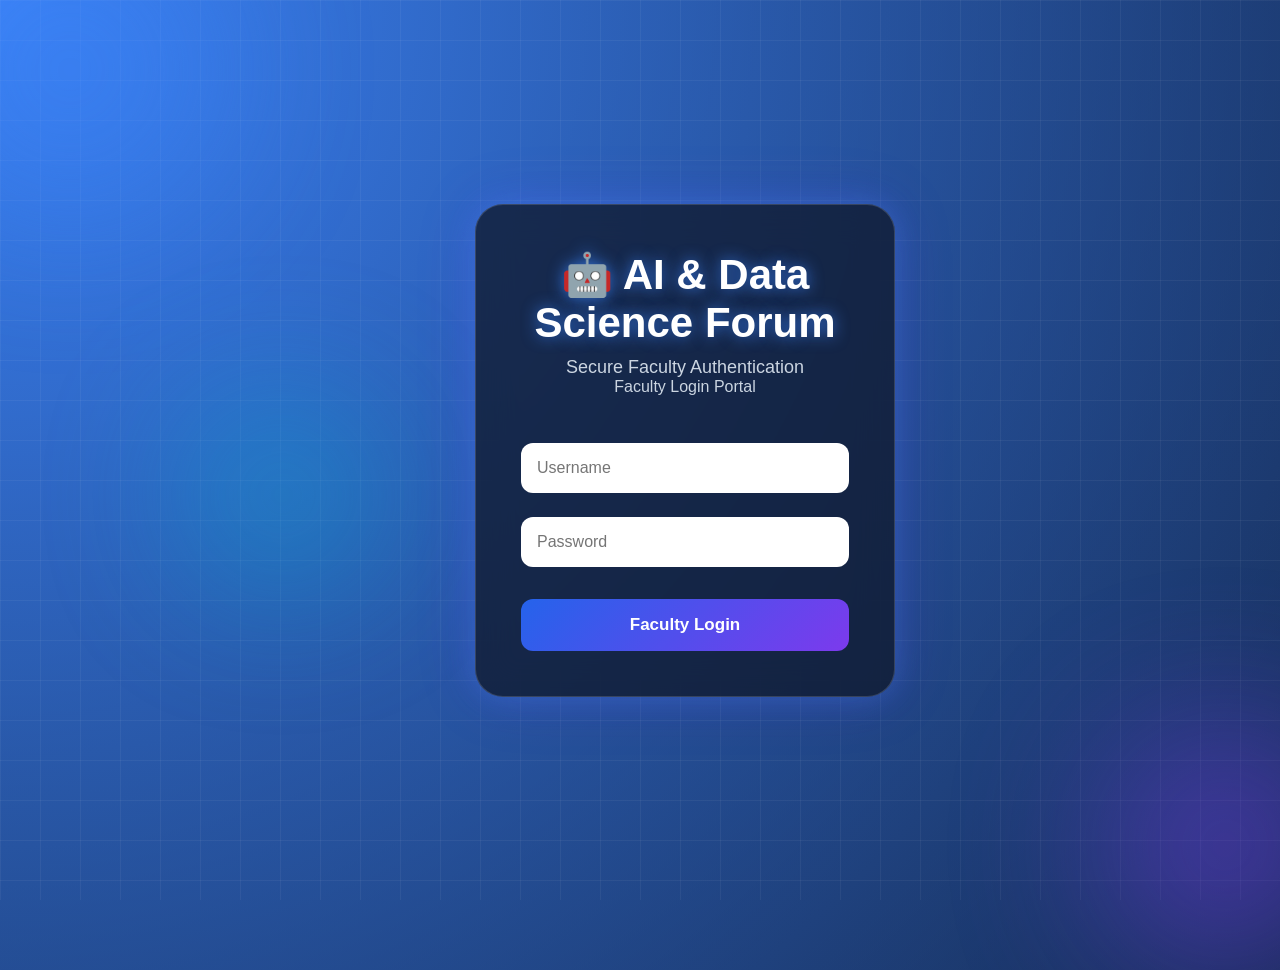
==== commit ef742f4c: "Update portfolio website" ====
--- a/index.html
+++ b/index.html
@@ -1,15 +1,10 @@
 <!DOCTYPE html>
 <html lang="en">
-
 <head>
-
 <meta charset="UTF-8">
-
 <meta name="viewport" content="width=device-width, initial-scale=1.0">
 
-<title>AI & Data Science Forum</title>
-
-<link rel="stylesheet" href="css/style.css">
+<title>Faculty Login | AI & Data Science Forum</title>
 
 <style>
 
@@ -21,218 +16,278 @@
 }
 
 body{
-background:#F8FAFC;
-}
-
-header{
+
+height:100vh;
+
+display:flex;
+
+justify-content:center;
+
+align-items:center;
+
+min-height: 100vh;
+margin: 0;
+
+background:
+radial-gradient(circle at top left,#3B82F6 0%,transparent 35%),
+radial-gradient(circle at bottom right,#7C3AED 0%,transparent 35%),
+linear-gradient(135deg,#050816,#0F172A,#111827);
+position:relative;
+background-size:400% 400%;
+
+animation:bgMove 10s infinite alternate;
+
+overflow:hidden;
+
+}
+
+@keyframes bgMove{
+
+0%{background-position:left;}
+
+100%{background-position:right;}
+
+}
+
+.login-box{
+transform:translateX(35px);
+margin:auto;
+left:10px;
+position:relative;
+z-index:10;
+width:420px;
+padding:45px;
+border-radius:28px;
+
+background:rgba(15,23,42,.75);
+backdrop-filter:blur(18px);
+-webkit-backdrop-filter:blur(18px);
+
+border:1px solid rgba(255,255,255,.15);
+
+box-shadow:
+0 0 30px rgba(59,130,246,.35),
+0 0 60px rgba(124,58,237,.18);
+
+transition:.4s;
+margin:auto;
+}
+
+.login-box:hover{
+transform:translateY(-6px);
+box-shadow:
+0 0 45px rgba(59,130,246,.55),
+0 0 90px rgba(124,58,237,.35);
+}
+
+h1{
+
+    color:#ffffff;
+    text-align:center;
+    font-size:42px;
+    font-weight:700;
+    text-shadow:0 0 15px rgba(59,130,246,.8);
+    margin-bottom:10px;
+}
+
+p{
+    color:#dbeafe;
+    text-align:center;
+}
+
+
+.subtitle{
+
+margin-bottom:35px;
+
+color:#CBD5E1;
+
+}
+
+input{
+
+width:100%;
+
+padding:16px;
+
+margin:12px 0;
+
+border:none;
+
+border-radius:12px;
+
+font-size:16px;
+
+}
+
+button{
+
+width:100%;
+
+padding:16px;
+
+margin-top:20px;
+
+border:none;
+
+border-radius:12px;
+
 background:linear-gradient(135deg,#2563EB,#7C3AED);
-padding:20px 8%;
-display:flex;
-justify-content:space-between;
-align-items:center;
+
 color:white;
-box-shadow:0 10px 30px rgba(37,99,235,.3);
-}
-
-.logo{
-font-size:28px;
+
+font-size:17px;
+
 font-weight:bold;
-}
-
-nav a{
-color:white;
-text-decoration:none;
-margin-left:25px;
-font-weight:600;
+
+cursor:pointer;
+
 transition:.3s;
-}
-
-nav a:hover{
-color:#FFD700;
-}
-
-.hero{
-padding:80px 8%;
-display:flex;
-align-items:center;
-justify-content:space-between;
-gap:50px;
-}
-
-.hero-text{
-flex:1;
-}
-
-.hero-text h1{
-font-size:52px;
-color:#1E3A8A;
-margin-bottom:20px;
-}
-
-.hero-text p{
-font-size:20px;
-color:#475569;
-margin-bottom:35px;
-line-height:1.7;
-}
-
-.btn{
-display:inline-block;
-padding:15px 30px;
-background:linear-gradient(135deg,#2563EB,#7C3AED);
-color:white;
-text-decoration:none;
-border-radius:12px;
-font-weight:bold;
-transition:.3s;
-}
-
-.btn:hover{
-transform:translateY(-5px);
-box-shadow:0 10px 20px rgba(37,99,235,.3);
-}
-
-.hero-image{
-flex:1;
-text-align:center;
-}
-
-.hero-image img{
-width:380px;
-border-radius:20px;
-box-shadow:0 15px 40px rgba(0,0,0,.2);
-}
-
+
+}
+
+button:hover{
+
+transform:translateY(-4px);
+
+}
+.bg-circle{
+position:absolute;
+border-radius:50%;
+filter:blur(80px);
+opacity:.45;
+animation:float 8s ease-in-out infinite;
+}
+
+.c1{
+width:300px;
+height:300px;
+background:#3B82F6;
+top:-80px;
+left:-80px;
+}
+
+.c2{
+width:250px;
+height:250px;
+background:#7C3AED;
+right:-70px;
+bottom:-70px;
+animation-delay:2s;
+}
+
+.c3{
+width:180px;
+height:180px;
+background:#06B6D4;
+top:45%;
+left:15%;
+animation-delay:4s;
+}
+
+@keyframes float{
+0%{transform:translateY(0px);}
+50%{transform:translateY(-30px);}
+100%{transform:translateY(0px);}
+}
+
+.login-box{
+    
+position:relative;
+z-index:10;
+}
+body::before{
+content:"";
+position:fixed;
+top:0;
+left:0;
+width:100%;
+height:100%;
+
+background-image:
+linear-gradient(rgba(255,255,255,.05) 1px, transparent 1px),
+linear-gradient(90deg, rgba(255,255,255,.05) 1px, transparent 1px);
+
+background-size:40px 40px;
+
+animation:gridMove 10s linear infinite;
+
+pointer-events:none;
+}
+
+@keyframes gridMove{
+from{
+transform:translateY(0);
+}
+to{
+transform:translateY(40px);
+}
+}
 </style>
 
 </head>
 
 <body>
-  <header>
-
-<div class="logo">
-🤖 AI & DS Forum
+
+<div class="bg-circle c1"></div>
+<div class="bg-circle c2"></div>
+<div class="bg-circle c3"></div>
+
+<div class="login-box">
+
+<h1>🤖 AI & Data Science Forum</h1>
+
+<p style="font-size:18px;color:#cbd5e1;">
+Secure Faculty Authentication
+</p>
+
+<p class="subtitle">
+
+Faculty Login Portal
+
+</p>
+
+<input type="text" id="username" placeholder="Username" onkeypress="enterLogin(event)">
+
+<input type="password" id="password" placeholder="Password" onkeypress="enterLogin(event)">
+
+<button onclick="login()">
+
+Faculty Login
+
+</button>
+
 </div>
 
-<nav>
-
-<a href="index.html">Home</a>
-
-<a href="dashboard.html">Dashboard</a>
-
-<a href="presentations.html">Presentations</a>
-
-<a href="projects.html">Projects</a>
-
-<a href="gallery.html">Gallery</a>
-
-<a href="events.html">Events</a>
-
-<a href="login.html">Login</a>
-
-</nav>
-
-</header>
-
-<section class="hero">
-
-<div class="hero-text">
-
-<h1>AI & Data Science Forum</h1>
-
-<p>
-
-Empowering students through Artificial Intelligence, Data Science, Machine Learning and Research under the guidance of <strong>Prof. Namita Tiwari</strong>.
-
-</p>
-
-<a href="dashboard.html" class="btn">Explore Dashboard</a>
-
-</div>
-
-<div class="hero-image">
-
-<img src="assets/images/professor.jpg" alt="Prof. Namita Tiwari">
-
-</div>
-
-</section>
-<section class="stats">
-    <div class="stat-card">
-        <h2>100+</h2>
-        <p>Students</p>
-    </div>
-
-    <div class="stat-card">
-        <h2>20+</h2>
-        <p>Presentations</p>
-    </div>
-
-    <div class="stat-card">
-        <h2>15+</h2>
-        <p>Projects</p>
-    </div>
-
-    <div class="stat-card">
-        <h2>10+</h2>
-        <p>Events</p>
-    </div>
-    <section class="featured">
-    <h2>Featured Presentations</h2>
-
-    <div class="feature-grid">
-
-        <div class="feature-card">
-            <img src="assets/images/history-ai-thumbnail.jpeg" alt="">
-            <h3>History of AI</h3>
-        </div>
-
-        <div class="feature-card">
-            <img src="assets/images/nature-environment-thumbnail.png" alt="">
-            <h3>Nature of Environment</h3>
-        </div>
-
-        <div class="feature-card">
-            <img src="assets/images/problem-solving-agents-thumbnail.jpeg" alt="">
-            <h3>Problem Solving Agents</h3>
-        </div>
-
-    </div>
-</section>
-</section>
-
-<section class="overview">
-
-<h2 style="text-align:center;color:#1E3A8A;margin-bottom:40px;">
-📊 AI & Data Science Forum Overview
-</h2>
-
-<div class="overview-grid">
-
-<div class="overview-card">
-<h3>📚</h3>
-<h2>25+</h2>
-<p>Presentations</p>
-</div>
-
-<div class="overview-card">
-<h3>💻</h3>
-<h2>12+</h2>
-<p>Projects</p>
-</div>
-
-<div class="overview-card">
-<h3>🎓</h3>
-<h2>120+</h2>
-<p>Students</p>
-</div>
-
-<div class="overview-card">
-<h3>📅</h3>
-<h2>8+</h2>
-<p>Events</p>
-</div>
-
-</div>
-
-</section>+<script>
+
+function login(){
+
+let user=document.getElementById("username").value;
+
+let pass=document.getElementById("password").value;
+
+if(user==="admin" && pass==="1234"){
+
+window.location="dashboard.html";
+
+}
+
+else{
+
+alert("Invalid Username or Password");
+
+}
+
+}
+function enterLogin(event){
+    if(event.key === "Enter"){
+        login();
+    }
+}
+
+</script>
+
+</body>
+
+</html>
